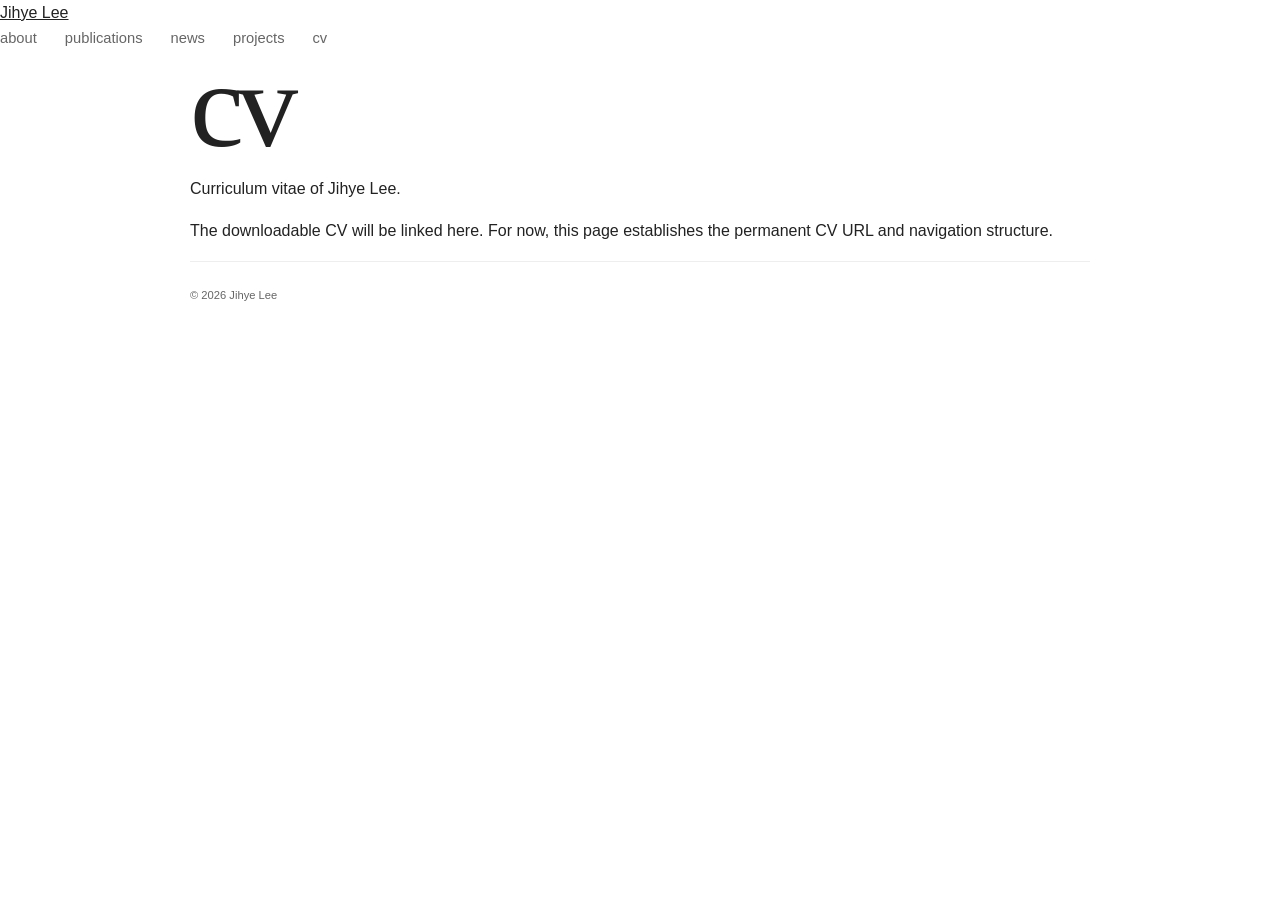
==== cv/index.html @ 2d2f5503 "Add CV page" ====
<!doctype html><html lang="en"><head><meta charset="utf-8"><meta name="viewport" content="width=device-width,initial-scale=1"><title>CV — Jihye Lee</title><link rel="stylesheet" href="/styles.css"></head><body><header class="sub-header"><a class="sub-name" href="/">Jihye Lee</a><nav><a href="/">about</a><a href="/publications/">publications</a><a href="/news/">news</a><a href="/projects/">projects</a><a class="active" href="/cv/">cv</a></nav></header><main class="sub-main">
<section class="page-title"><h1>cv</h1><p>Curriculum vitae of Jihye Lee.</p></section>
<section class="cv-page"><p>The downloadable CV will be linked here. For now, this page establishes the permanent CV URL and navigation structure.</p></section></main><footer class="sub-footer"><span>© 2026 Jihye Lee</span></footer></body></html>
---- styles.css ----
:root {
  --bg: #f7f6f2;
  --ink: #171714;
  --muted: #686860;
  --line: #d9d7cf;
  --accent: #304b3f;
  --max: 1180px;
}
* { box-sizing: border-box; }
html { scroll-behavior: smooth; }
body {
  margin: 0;
  background: var(--bg);
  color: var(--ink);
  font-family: Inter, ui-sans-serif, -apple-system, BlinkMacSystemFont, "Segoe UI", sans-serif;
  line-height: 1.55;
}
a { color: inherit; }
.site-header {
  width: min(calc(100% - 48px), var(--max));
  margin: 0 auto;
  min-height: 84px;
  display: flex;
  align-items: center;
  justify-content: space-between;
  border-bottom: 1px solid var(--line);
}
.name { font-size: 1.02rem; font-weight: 650; text-decoration: none; letter-spacing: -0.02em; }
nav { display: flex; gap: 28px; }
nav a { text-decoration: none; font-size: .92rem; color: var(--muted); }
nav a:hover, .text-link:hover { color: var(--accent); }
main, footer { width: min(calc(100% - 48px), var(--max)); margin: 0 auto; }
.hero {
  min-height: calc(100vh - 84px);
  display: flex;
  flex-direction: column;
  justify-content: center;
  padding: 80px 0 110px;
}
.eyebrow {
  margin: 0 0 20px;
  color: var(--accent);
  text-transform: uppercase;
  letter-spacing: .12em;
  font-size: .72rem;
  font-weight: 700;
}
h1 {
  margin: 0;
  max-width: 980px;
  font-family: Georgia, "Times New Roman", serif;
  font-weight: 400;
  font-size: clamp(4.2rem, 9.5vw, 8.7rem);
  line-height: .9;
  letter-spacing: -.055em;
}
.hero-copy {
  max-width: 720px;
  margin: 42px 0 30px;
  color: #393934;
  font-size: clamp(1.12rem, 1.8vw, 1.45rem);
  line-height: 1.55;
  letter-spacing: -.015em;
}
.text-link { width: fit-content; text-decoration: none; border-bottom: 1px solid var(--ink); padding-bottom: 4px; font-size: .94rem; }
.questions { padding: 120px 0 140px; border-top: 1px solid var(--line); }
.section-intro { display: grid; grid-template-columns: 1fr 2fr; column-gap: 56px; margin-bottom: 72px; }
.section-intro .eyebrow { grid-column: 1; }
.section-intro h2 { grid-column: 2; grid-row: 1 / span 2; margin: 0; max-width: 780px; font-family: Georgia, "Times New Roman", serif; font-weight: 400; font-size: clamp(2.7rem, 5vw, 5.2rem); line-height: .98; letter-spacing: -.045em; }
.section-intro > p:last-child { grid-column: 2; max-width: 610px; margin: 28px 0 0; color: var(--muted); font-size: 1.05rem; }
.question-grid { display: grid; grid-template-columns: repeat(2, 1fr); border-top: 1px solid var(--line); }
.question { min-height: 370px; padding: 34px 34px 38px 0; border-bottom: 1px solid var(--line); }
.question:nth-child(odd) { padding-right: 54px; border-right: 1px solid var(--line); }
.question:nth-child(even) { padding-left: 54px; }
.number { display: block; color: var(--accent); font-size: .78rem; font-weight: 750; letter-spacing: .08em; margin-bottom: 58px; }
.question h3 { margin: 0 0 22px; max-width: 480px; font-family: Georgia, "Times New Roman", serif; font-size: clamp(2rem, 3vw, 3.25rem); font-weight: 400; line-height: 1.04; letter-spacing: -.035em; }
.question p { max-width: 510px; color: var(--muted); font-size: 1rem; }
.topics { display: block; margin-top: 34px; color: var(--accent); font-size: .78rem; font-weight: 650; }
.mirror { background: rgba(48,75,63,.045); padding-right: 34px !important; }
.mirror-label { margin: -38px 0 10px !important; color: var(--accent) !important; font-size: .72rem !important; text-transform: uppercase; letter-spacing: .1em; font-weight: 700; }
.placeholder { padding: 120px 0; border-top: 1px solid var(--line); max-width: 800px; }
.placeholder h2 { margin: 0 0 18px; font-family: Georgia, "Times New Roman", serif; font-size: clamp(2.3rem, 4vw, 4.2rem); font-weight: 400; letter-spacing: -.04em; }
.placeholder p { color: var(--muted); max-width: 620px; }
.compact { padding: 70px 0; }
.compact h2 { font-size: 2rem; }
footer { padding: 34px 0 48px; border-top: 1px solid var(--line); display: flex; justify-content: space-between; color: var(--muted); font-size: .78rem; }
@media (max-width: 760px) {
  .site-header { width: min(calc(100% - 32px), var(--max)); min-height: 72px; }
  main, footer { width: min(calc(100% - 32px), var(--max)); }
  nav { gap: 14px; }
  nav a:nth-child(2), nav a:nth-child(3) { display: none; }
  .hero { min-height: calc(100vh - 72px); padding: 70px 0 90px; }
  h1 { font-size: clamp(3.7rem, 18vw, 6rem); }
  .section-intro { display: block; margin-bottom: 48px; }
  .section-intro h2 { margin-top: 10px; }
  .question-grid { display: block; }
  .question, .question:nth-child(odd), .question:nth-child(even) { min-height: auto; padding: 34px 0 44px; border-right: 0; }
  .number { margin-bottom: 34px; }
  .mirror { margin: 0 -16px; padding-left: 16px !important; padding-right: 16px !important; }
  footer { display: block; }
  footer span { display: block; margin-bottom: 5px; }
}
@media print {
  body { background: #fff; }
  .site-header { position: static; }
  .hero { min-height: 90vh; break-after: page; }
  .questions { break-before: page; }
}
.research-work { padding: 120px 0 40px; border-top: 1px solid var(--line); }
.section-intro.simple { margin-bottom: 44px; }
.research-group { padding: 72px 0 88px; border-top: 1px solid var(--line); }
.group-heading { display: grid; grid-template-columns: 80px 1fr; gap: 22px; align-items: start; margin-bottom: 46px; }
.group-heading span { color: var(--accent); font-weight: 750; font-size: .78rem; letter-spacing: .08em; padding-top: 10px; }
.group-heading h3 { margin: 0; max-width: 860px; font-family: Georgia, "Times New Roman", serif; font-size: clamp(2.5rem, 4.5vw, 4.8rem); line-height: 1; font-weight: 400; letter-spacing: -.045em; }
.work-list { margin-left: 102px; }
.work { display: grid; grid-template-columns: minmax(240px, 1.2fr) 1fr; column-gap: 48px; padding: 28px 0 32px; border-top: 1px solid var(--line); }
.work .status { grid-column: 1 / -1; margin: 0 0 12px; color: var(--accent); font-size: .72rem; font-weight: 700; text-transform: uppercase; letter-spacing: .08em; }
.work h4 { margin: 0; font-family: Georgia, "Times New Roman", serif; font-size: clamp(1.35rem, 2vw, 2rem); line-height: 1.15; font-weight: 400; letter-spacing: -.025em; }
.work > p:last-child { margin: 2px 0 0; color: var(--muted); }
.work.featured h4 { font-size: clamp(1.65rem, 2.5vw, 2.5rem); }
.led-to { margin: 28px 0 0 102px; color: var(--accent); font-size: .9rem; font-weight: 650; }
.mirror-group { background: rgba(48,75,63,.04); margin-left: -24px; margin-right: -24px; padding-left: 24px; padding-right: 24px; }
.north-star { padding: 140px 0 150px; border-top: 1px solid var(--line); }
.north-star h2 { max-width: 950px; margin: 0 0 34px; font-family: Georgia, "Times New Roman", serif; font-weight: 400; font-size: clamp(3.2rem, 6.5vw, 6.8rem); line-height: .95; letter-spacing: -.05em; }
.north-star > p:not(.eyebrow) { max-width: 700px; color: var(--muted); font-size: 1.08rem; }
.north-star .bio { margin-top: 52px; color: var(--ink) !important; font-size: .88rem !important; font-weight: 650; }
@media (max-width: 760px) {
  .group-heading { grid-template-columns: 40px 1fr; gap: 8px; }
  .work-list, .led-to { margin-left: 0; }
  .work { display: block; }
  .work h4 { margin-bottom: 14px; }
  .research-group { padding: 54px 0 68px; }
}

.hero-with-photo { display: grid; grid-template-columns: minmax(0, 1.55fr) minmax(280px, .65fr); gap: clamp(48px, 7vw, 100px); align-items: center; }
.hero-text { align-self: center; }
.hero-with-photo h1 { font-size: clamp(4rem, 7.6vw, 7.5rem); }
.hero-photo { margin: 0; width: 100%; align-self: center; }
.hero-photo img { display: block; width: 100%; aspect-ratio: 3 / 4; object-fit: cover; object-position: 50% 42%; border-radius: 2px; }
@media (max-width: 860px) {
  .hero-with-photo { display: flex; flex-direction: column; align-items: stretch; }
  .hero-photo { width: min(78%, 440px); margin-top: 18px; }
}

/* v0.3 hero correction */
.site-mark {
  font-family: Georgia, "Times New Roman", serif;
  font-size: 1.05rem;
  font-style: italic;
  letter-spacing: -.04em;
}
.hero.hero-with-photo {
  display: grid !important;
  grid-template-columns: minmax(0, 1fr) 260px !important;
  gap: clamp(56px, 8vw, 120px) !important;
  align-items: center !important;
}
.hero-with-photo .hero-text { min-width: 0; }
.hero-with-photo h1 {
  font-size: clamp(4rem, 7.2vw, 7.2rem) !important;
  max-width: 780px;
}
.hero-with-photo .hero-photo {
  width: 260px !important;
  max-width: 260px !important;
  margin: 0 !important;
  justify-self: end !important;
}
.hero-with-photo .hero-photo img {
  width: 260px !important;
  height: 350px !important;
  aspect-ratio: auto !important;
  object-fit: cover !important;
  object-position: 50% 45% !important;
  border-radius: 0 !important;
}
@media (max-width: 860px) {
  .hero.hero-with-photo {
    display: block !important;
  }
  .hero-with-photo .hero-photo {
    width: 190px !important;
    max-width: 190px !important;
    margin: 44px 0 0 !important;
  }
  .hero-with-photo .hero-photo img {
    width: 190px !important;
    height: 255px !important;
  }
}

/* Selected publications */
.selected-publications { padding: 120px 0 80px; border-top: 1px solid var(--line); }
.pub-header { margin-bottom: 48px; }
.pub-header h2 { margin: 0; font-family: Georgia, "Times New Roman", serif; font-size: clamp(3rem, 5vw, 5.4rem); font-weight: 400; line-height: .98; letter-spacing: -.045em; }
.publication-row { display: grid; grid-template-columns: 220px minmax(0, 1fr); gap: 46px; padding: 46px 0; border-top: 1px solid var(--line); align-items: start; }
.paper-thumb { display: block; width: 220px; min-height: 285px; background: white; border: 1px solid #ddd; box-shadow: 0 6px 18px rgba(0,0,0,.08); overflow: hidden; text-decoration: none; }
.pdf-thumb { display: block; max-width: 100%; background: white; }
.paper-thumb.thumb-fallback::after { content: "PDF"; display: grid; place-items: center; min-height: 285px; color: var(--muted); font-size: .8rem; letter-spacing: .1em; }
.pub-meta { margin: 2px 0 12px; color: var(--accent); text-transform: uppercase; letter-spacing: .08em; font-size: .72rem; font-weight: 700; }
.pub-copy h3 { margin: 0 0 6px; font-family: Georgia, "Times New Roman", serif; font-size: clamp(1.7rem, 2.6vw, 2.7rem); font-weight: 400; line-height: 1.08; letter-spacing: -.03em; }
.pub-subtitle { margin: 0 0 20px; font-style: italic; color: #393934; font-size: 1.03rem; }
.pub-note { max-width: 720px; color: var(--muted); }
.pub-actions { display: flex; gap: 10px; margin-top: 26px; flex-wrap: wrap; }
.pub-actions a { padding: 8px 14px; border: 1px solid var(--ink); text-decoration: none; text-transform: uppercase; letter-spacing: .06em; font-size: .68rem; font-weight: 700; }
.pub-actions a:hover { background: var(--ink); color: var(--bg); }
@media (max-width: 760px) {
  .publication-row { grid-template-columns: 110px minmax(0,1fr); gap: 20px; }
  .paper-thumb { width: 110px; min-height: 145px; }
  .pdf-thumb { width: 110px !important; height: auto !important; }
  .paper-thumb.thumb-fallback::after { min-height: 145px; }
  .pub-note { grid-column: 1 / -1; }
}

/* DAY 4 print / PDF export */
@media print {
  @page { size: A4; margin: 14mm 15mm 16mm; }
  html, body { background: #fff !important; color: #111 !important; font-size: 10pt; }
  body { -webkit-print-color-adjust: exact; print-color-adjust: exact; }
  .site-header { display: none !important; }
  main, footer { width: 100% !important; max-width: none !important; margin: 0 !important; }
  .hero.hero-with-photo {
    min-height: 260mm !important;
    height: auto !important;
    padding: 18mm 0 10mm !important;
    display: grid !important;
    grid-template-columns: minmax(0, 1fr) 48mm !important;
    gap: 12mm !important;
    align-items: center !important;
    break-after: page;
    page-break-after: always;
  }
  .hero-with-photo h1 { font-size: 47pt !important; line-height: .92 !important; max-width: 125mm !important; }
  .hero-copy { font-size: 12pt !important; max-width: 118mm !important; margin: 9mm 0 7mm !important; }
  .hero-with-photo .hero-photo { width: 48mm !important; max-width: 48mm !important; }
  .hero-with-photo .hero-photo img { width: 48mm !important; height: 65mm !important; object-fit: cover !important; }
  .text-link { display: none !important; }

  .questions, .selected-publications, .research-work, .north-star {
    padding: 10mm 0 !important;
    border-top: 0 !important;
  }
  .questions { break-after: page; page-break-after: always; }
  .section-intro { display: block !important; margin-bottom: 8mm !important; }
  .section-intro h2, .pub-header h2 { font-size: 28pt !important; line-height: 1 !important; margin: 0 0 5mm !important; }
  .section-intro > p:last-child { margin: 4mm 0 0 !important; max-width: 150mm !important; }

  .question-grid { display: grid !important; grid-template-columns: 1fr 1fr !important; }
  .question, .question:nth-child(odd), .question:nth-child(even) {
    min-height: 74mm !important;
    padding: 6mm !important;
    break-inside: avoid;
    page-break-inside: avoid;
  }
  .number { margin-bottom: 7mm !important; }
  .question h3 { font-size: 20pt !important; }
  .question p { font-size: 9.5pt !important; }
  .mirror { margin: 0 !important; }

  .selected-publications { break-before: page; page-break-before: always; }
  .publication-row {
    grid-template-columns: 38mm 1fr !important;
    gap: 8mm !important;
    padding: 7mm 0 !important;
    break-inside: avoid;
    page-break-inside: avoid;
  }
  .paper-thumb { width: 38mm !important; min-height: 49mm !important; box-shadow: none !important; }
  .pdf-thumb { width: 38mm !important; height: auto !important; }
  .pub-copy h3 { font-size: 17pt !important; }
  .pub-note { font-size: 9pt !important; margin: 3mm 0 !important; }
  .pub-actions a { padding: 2mm 3mm !important; font-size: 7pt !important; }
  .pub-actions a[href^="http"]::after { content: none !important; }

  .research-group {
    padding: 8mm 0 !important;
    break-inside: auto;
  }
  .group-heading { grid-template-columns: 12mm 1fr !important; gap: 3mm !important; margin-bottom: 5mm !important; break-after: avoid; }
  .group-heading h3 { font-size: 24pt !important; }
  .work-list { margin-left: 15mm !important; }
  .work {
    display: block !important;
    padding: 4mm 0 5mm !important;
    break-inside: avoid;
    page-break-inside: avoid;
  }
  .work h4, .work.featured h4 { font-size: 14pt !important; margin-bottom: 2mm !important; }
  .work > p:last-child { font-size: 9pt !important; }
  .led-to { margin-left: 15mm !important; }
  .mirror-group { margin-left: 0 !important; margin-right: 0 !important; padding-left: 5mm !important; padding-right: 5mm !important; }

  .placeholder.compact#cv { display: none !important; }
  .north-star {
    break-before: page;
    page-break-before: always;
    min-height: 230mm;
    display: flex;
    flex-direction: column;
    justify-content: center;
  }
  .north-star h2 { font-size: 40pt !important; max-width: 160mm !important; }
  footer { padding: 5mm 0 0 !important; font-size: 7pt !important; }
}

/* v1 information architecture — Robin-like frame, Jihye-specific content */
.new-header { min-height: 94px; }
.site-name { font-family: Georgia, "Times New Roman", serif; font-size: 1.75rem; font-weight: 400; text-decoration: none; letter-spacing: -.035em; }
.new-header nav a { text-transform: lowercase; }

.home-intro { min-height: 78vh; padding: 82px 0 100px; display: grid; grid-template-columns: minmax(0,1fr) 250px; gap: clamp(54px,8vw,120px); align-items: center; }
.home-intro h1 { font-size: clamp(4rem,7.4vw,7.4rem); max-width: 800px; }
.home-lede { max-width: 720px; margin: 38px 0 22px; font-size: clamp(1.15rem,1.8vw,1.45rem); color:#393934; }
.home-role { font-size:.84rem; color:var(--muted); }
.home-photo { margin:0; width:250px; }
.home-photo img { display:block; width:250px; height:335px; object-fit:cover; object-position:50% 44%; }

.pathway,.focus-section,.selected-publications,.news-section,.cv-strip { padding:110px 0; border-top:1px solid var(--line); }
.pathway h2,.focus-heading h2,.news-heading h2,.cv-strip h2 { margin:0; max-width:900px; font-family:Georgia,"Times New Roman",serif; font-weight:400; font-size:clamp(2.8rem,5vw,5.3rem); line-height:.98; letter-spacing:-.045em; }
.pathway-steps { display:grid; grid-template-columns:repeat(4,1fr); margin-top:68px; border-top:1px solid var(--line); }
.pathway-steps>div { padding:26px 26px 10px 0; border-right:1px solid var(--line); }
.pathway-steps>div+div { padding-left:26px; }
.pathway-steps>div:last-child { border-right:0; }
.pathway-steps span,.focus-card>span { color:var(--accent); font-size:.72rem; font-weight:750; letter-spacing:.08em; }
.pathway-steps strong { display:block; margin:44px 0 12px; font-family:Georgia,"Times New Roman",serif; font-size:1.5rem; font-weight:400; }
.pathway-steps p { color:var(--muted); font-size:.9rem; }

.focus-heading { margin-bottom:58px; }
.focus-grid { display:grid; grid-template-columns:1fr 1fr; border-top:1px solid var(--line); }
.focus-card { min-height:300px; padding:30px 44px 32px 0; text-decoration:none; border-bottom:1px solid var(--line); }
.focus-card:nth-child(odd){border-right:1px solid var(--line);padding-right:52px}.focus-card:nth-child(even){padding-left:52px}
.focus-card h3 { margin:48px 0 16px; font-family:Georgia,"Times New Roman",serif; font-weight:400; font-size:clamp(2rem,3vw,3.1rem); line-height:1.03; letter-spacing:-.035em; }
.focus-card p { color:var(--muted); max-width:470px; }
.focus-card b { display:block; margin-top:28px; color:var(--accent); font-size:.75rem; text-transform:uppercase; letter-spacing:.07em; }
.focus-card:hover h3,.focus-card:hover b { color:var(--accent); }

.project-threads { border-top:1px solid var(--line); }
.thread { padding:100px 0; border-bottom:1px solid var(--line); }
.thread-tag { margin:0 0 24px; color:var(--accent); font-size:.72rem; font-weight:750; text-transform:uppercase; letter-spacing:.1em; }
.thread h2 { max-width:900px; margin:0 0 30px; font-family:Georgia,"Times New Roman",serif; font-weight:400; font-size:clamp(2.7rem,4.7vw,5rem); line-height:1; letter-spacing:-.045em; }
.thread>p:not(.thread-tag) { max-width:730px; color:var(--muted); font-size:1.05rem; }
.thread-links { display:flex; flex-wrap:wrap; gap:10px; margin-top:32px; }
.thread-links a,.thread-links span { padding:8px 12px; border:1px solid var(--line); text-decoration:none; color:var(--accent); font-size:.75rem; }

.more-link { display:inline-block; margin-top:32px; color:var(--accent); font-size:.82rem; font-weight:700; text-decoration:none; border-bottom:1px solid var(--accent); }
.news-list { margin-top:54px; border-top:1px solid var(--line); }
.news-list>div { display:grid; grid-template-columns:130px 1fr; gap:36px; padding:24px 0; border-bottom:1px solid var(--line); }
.news-list time { color:var(--accent); font-size:.8rem; font-weight:700; }
.news-list p { margin:0; max-width:800px; }
.cv-strip p { max-width:650px; color:var(--muted); }
.cv-coming { display:inline-block; margin-top:20px; font-size:.76rem; color:var(--accent); text-transform:uppercase; letter-spacing:.08em; }
footer strong { color:var(--ink); font-family:Georgia,"Times New Roman",serif; font-size:1rem; font-weight:400; }

@media(max-width:760px){
 .new-header{align-items:flex-start;padding:20px 0}.new-header nav{gap:10px;flex-wrap:wrap;justify-content:flex-end}.site-name{font-size:1.35rem}
 .home-intro{display:block;min-height:auto;padding:70px 0}.home-photo{width:170px;margin-top:42px}.home-photo img{width:170px;height:228px}
 .pathway-steps{display:block}.pathway-steps>div,.pathway-steps>div+div{padding:24px 0;border-right:0;border-bottom:1px solid var(--line)}.pathway-steps strong{margin:20px 0 8px}
 .focus-grid{display:block}.focus-card,.focus-card:nth-child(odd),.focus-card:nth-child(even){display:block;min-height:auto;padding:30px 0 40px;border-right:0}
 .news-list>div{grid-template-columns:1fr;gap:6px}
}

/* v1.1 density + interaction refinement */
:root {
  --bg: #ffffff;
  --ink: #171717;
  --muted: #666666;
  --line: #dedede;
  --accent: #315b7d;
  --max: 1060px;
}
body { background:#fff; }
.site-header { min-height:72px !important; }
.site-name { font-size:1.5rem !important; }
.new-header nav { gap:22px !important; }
.new-header nav a { font-size:.86rem !important; color:#444 !important; }

.home-intro {
  min-height:auto !important;
  padding:54px 0 68px !important;
  grid-template-columns:minmax(0,1fr) 205px !important;
  gap:64px !important;
}
.home-intro h1 {
  font-size:clamp(3.1rem,5.5vw,5.5rem) !important;
  line-height:.94 !important;
  max-width:690px !important;
}
.home-lede {
  max-width:650px !important;
  margin:26px 0 16px !important;
  font-size:1.12rem !important;
  line-height:1.55 !important;
}
.home-photo,.home-photo img { width:205px !important; }
.home-photo img { height:274px !important; }
.eyebrow { margin-bottom:13px !important; font-size:.67rem !important; }

.pathway,.focus-section,.selected-publications,.news-section,.cv-strip {
  padding:68px 0 !important;
}
.pathway h2,.focus-heading h2,.news-heading h2,.cv-strip h2,.pub-header h2 {
  font-size:clamp(2.15rem,3.7vw,3.75rem) !important;
  line-height:1.02 !important;
}
.pathway-steps { margin-top:40px !important; }
.pathway-steps>div { padding-top:20px !important; padding-bottom:2px !important; }
.pathway-steps strong { margin:25px 0 8px !important; font-size:1.25rem !important; }
.pathway-steps p { font-size:.84rem !important; line-height:1.5 !important; }

.focus-heading { margin-bottom:32px !important; }
.focus-grid {
  gap:14px !important;
  border-top:0 !important;
}
.focus-card,.focus-card:nth-child(odd),.focus-card:nth-child(even) {
  position:relative;
  min-height:210px !important;
  padding:22px 24px !important;
  border:1px solid #d5d5d5 !important;
  border-radius:8px;
  background:#fff;
  transition:transform .16s ease, border-color .16s ease, box-shadow .16s ease;
}
.focus-card:hover {
  transform:translateY(-2px);
  border-color:#8aa1b3 !important;
  box-shadow:0 8px 24px rgba(0,0,0,.06);
}
.focus-card h3 {
  margin:25px 0 10px !important;
  font-size:clamp(1.65rem,2.25vw,2.25rem) !important;
}
.focus-card p { margin:0 !important; font-size:.9rem !important; }
.focus-card b {
  position:absolute;
  left:24px;
  bottom:20px;
  margin:0 !important;
  font-size:.68rem !important;
}
.focus-card b::after { content:""; display:inline-block; width:18px; height:1px; margin:0 0 3px 7px; background:currentColor; }

.thread { padding:62px 0 !important; }
.thread h2 {
  max-width:820px !important;
  margin-bottom:20px !important;
  font-size:clamp(2.05rem,3.4vw,3.5rem) !important;
}
.thread>p:not(.thread-tag) { font-size:.98rem !important; max-width:690px !important; }
.thread-links { margin-top:22px !important; }
.thread-links a,.thread-links span {
  padding:6px 10px !important;
  background:#fafafa;
  border-radius:4px;
}

.pub-header { margin-bottom:24px !important; }
.publication-row {
  grid-template-columns:150px minmax(0,1fr) !important;
  gap:30px !important;
  padding:30px 0 !important;
}
.paper-thumb { width:150px !important; min-height:194px !important; }
.pdf-thumb { width:150px !important; height:auto !important; }
.pub-copy h3 { font-size:clamp(1.45rem,2vw,2rem) !important; }
.pub-subtitle { margin-bottom:12px !important; font-size:.94rem !important; }
.pub-actions { margin-top:16px !important; }
.pub-actions a { padding:6px 10px !important; }

.news-list { margin-top:30px !important; }
.news-list>div { grid-template-columns:105px 1fr !important; gap:25px !important; padding:16px 0 !important; }
.news-list p { font-size:.9rem !important; }

@media(max-width:760px){
  .home-intro{padding:42px 0 52px !important}
  .home-photo,.home-photo img{width:150px !important}.home-photo img{height:200px !important}
  .pathway,.focus-section,.selected-publications,.news-section,.cv-strip{padding:52px 0 !important}
  .focus-grid{display:grid !important;grid-template-columns:1fr !important}
  .publication-row{grid-template-columns:95px 1fr !important;gap:18px !important}
  .paper-thumb{width:95px !important;min-height:123px !important}.pdf-thumb{width:95px !important}
}

/* v1.2 — cleaner academic home */
html, body { background:#fff !important; }
body {
  font-family: Arial, Helvetica, sans-serif !important;
  color:#151515 !important;
}
.site-header, main, footer { --max: 1040px; }
.site-name { font-family: Arial, Helvetica, sans-serif !important; font-weight:700 !important; letter-spacing:-.035em !important; }
.home-intro {
  padding:44px 0 54px !important;
  grid-template-columns:minmax(0,1fr) 185px !important;
  gap:54px !important;
  align-items:start !important;
}
.home-copy h1 {
  font-family:Arial,Helvetica,sans-serif !important;
  font-size:2.65rem !important;
  line-height:1 !important;
  font-weight:700 !important;
  letter-spacing:-.045em !important;
  margin:8px 0 10px !important;
}
.home-role { margin:0 0 27px !important; color:#555 !important; font-size:.88rem !important; }
.home-bio { max-width:690px; }
.home-bio p { margin:0 0 14px; font-size:1rem; line-height:1.7; color:#333; }
.home-motto { margin:25px 0 0; font-weight:700; font-size:.93rem; color:#315b7d; }
.home-photo,.home-photo img { width:185px !important; }
.home-photo img { height:247px !important; }
.focus-section { padding:54px 0 62px !important; background:#fff !important; }
.focus-heading { margin-bottom:24px !important; }
.focus-heading h2 {
  font-family:Arial,Helvetica,sans-serif !important;
  font-size:2rem !important;
  font-weight:700 !important;
  letter-spacing:-.035em !important;
  margin:0 0 8px !important;
}
.focus-instruction { margin:0; color:#666; font-size:.9rem; }
.focus-grid { grid-template-columns:repeat(2,1fr) !important; gap:12px !important; }
.focus-card,.focus-card:nth-child(odd),.focus-card:nth-child(even) {
  min-height:180px !important;
  padding:20px 22px !important;
  border:1px solid #cbd8e3 !important;
  border-radius:6px !important;
  background:#f3f8fc !important;
}
.focus-card:nth-child(2) { background:#f7f5fb !important; border-color:#d9d1e6 !important; }
.focus-card:nth-child(3) { background:#f1f8f5 !important; border-color:#c9ded4 !important; }
.focus-card:nth-child(4) { background:#f8f4f3 !important; border-color:#e1d2cf !important; }
.focus-card:hover { transform:translateY(-2px); box-shadow:0 6px 18px rgba(0,0,0,.07) !important; border-color:#7999b2 !important; }
.focus-card h3 {
  font-family:Arial,Helvetica,sans-serif !important;
  font-size:1.35rem !important;
  font-weight:700 !important;
  letter-spacing:-.025em !important;
  margin:19px 0 8px !important;
}
.focus-card p { font-size:.86rem !important; line-height:1.5 !important; max-width:430px !important; }
.focus-card b { left:22px !important; bottom:17px !important; color:#315b7d !important; }
.project-threads { background:#fff !important; }
.thread { padding:48px 0 !important; }
.thread h2 {
  font-family:Arial,Helvetica,sans-serif !important;
  font-size:1.9rem !important;
  line-height:1.12 !important;
  font-weight:700 !important;
  letter-spacing:-.035em !important;
  max-width:780px !important;
}
.pub-header h2,.news-heading h2,.cv-strip h2 {
  font-family:Arial,Helvetica,sans-serif !important;
  font-weight:700 !important;
  font-size:2rem !important;
  letter-spacing:-.035em !important;
}
.pub-copy h3 { font-family:Arial,Helvetica,sans-serif !important; font-weight:700 !important; }
.selected-publications,.news-section,.cv-strip { padding:54px 0 !important; }
@media(max-width:760px){
 .home-intro{display:block !important}
 .home-photo{margin-top:30px !important}
 .focus-grid{grid-template-columns:1fr !important}
}

/* v1.3 — al-folio-inspired academic density */
:root { --bg:#fff; --ink:#222; --muted:#666; --line:#e4e4e4; --accent:#0066cc; --max:900px; }
html,body{background:#fff!important}
body{font-family:-apple-system,BlinkMacSystemFont,"Segoe UI",Roboto,Helvetica,Arial,sans-serif!important;font-size:15px!important;line-height:1.6!important;color:#222!important}
.site-header,main,footer{width:min(calc(100% - 40px),900px)!important}
.site-header{min-height:64px!important;border-bottom:1px solid #eee!important}
.site-name{font-size:1.12rem!important;font-weight:600!important;letter-spacing:-.02em!important}
.new-header nav{gap:18px!important}.new-header nav a{font-size:.82rem!important;color:#555!important}.new-header nav a:hover{color:#06c!important}
.alfolio-intro{display:grid!important;grid-template-columns:minmax(0,1fr) 150px!important;gap:44px!important;min-height:auto!important;padding:42px 0 50px!important;align-items:start!important}
.alfolio-intro .home-copy h1{font-size:2rem!important;line-height:1.15!important;font-weight:600!important;letter-spacing:-.035em!important;margin:0 0 6px!important}
.home-role{font-size:.86rem!important;color:#777!important;margin:0 0 22px!important}
.home-bio{max-width:650px!important}.home-bio p{font-size:.96rem!important;line-height:1.68!important;color:#333!important;margin:0 0 12px!important}
.home-photo,.home-photo img{width:150px!important}.home-photo img{height:200px!important;object-fit:cover!important;border-radius:3px!important}
.profile-links{display:flex;gap:16px;margin-top:20px}.profile-links a{font-size:.82rem;color:#06c;text-decoration:none}.profile-links a:hover{text-decoration:underline}

.focus-section{padding:40px 0 52px!important;border-top:1px solid #eee!important}
.focus-heading{margin-bottom:20px!important}.focus-heading h2{font-size:1.25rem!important;font-weight:600!important;letter-spacing:-.02em!important;text-transform:none!important;margin:0 0 5px!important}
.focus-instruction{font-size:.84rem!important;color:#777!important}
.focus-grid{display:grid!important;grid-template-columns:1fr 1fr!important;gap:0!important;border-top:1px solid #ddd!important}
.focus-card,.focus-card:nth-child(odd),.focus-card:nth-child(even){min-height:150px!important;padding:18px 22px 22px 0!important;border:0!important;border-bottom:1px solid #ddd!important;border-radius:0!important;background:#fff!important;box-shadow:none!important;transform:none!important}
.focus-card:nth-child(odd){border-right:1px solid #ddd!important;padding-right:28px!important}.focus-card:nth-child(even){padding-left:28px!important}
.focus-card:hover{background:#f7faff!important;box-shadow:none!important;transform:none!important}
.focus-card>span{font-size:.66rem!important;color:#888!important}.focus-card h3{font-size:1.08rem!important;line-height:1.25!important;font-weight:600!important;margin:12px 0 6px!important;color:#222!important}
.focus-card:hover h3{color:#06c!important}.focus-card p{font-size:.82rem!important;line-height:1.5!important;color:#666!important;margin:0 0 25px!important}
.focus-card b{position:static!important;display:inline!important;font-size:.7rem!important;text-transform:none!important;letter-spacing:0!important;color:#06c!important}

.project-threads{border-top:0!important}.thread{padding:34px 0!important;border-bottom:1px solid #eee!important}.thread-tag{font-size:.67rem!important;letter-spacing:.06em!important;margin-bottom:9px!important;color:#777!important}
.thread h2{font-size:1.35rem!important;line-height:1.25!important;font-weight:600!important;letter-spacing:-.025em!important;margin:0 0 10px!important;max-width:760px!important}
.thread>p:not(.thread-tag){font-size:.9rem!important;line-height:1.6!important;color:#555!important;max-width:700px!important}.thread-links{margin-top:14px!important;gap:7px!important}
.thread-links a,.thread-links span{font-size:.7rem!important;padding:3px 7px!important;border:1px solid #ddd!important;background:#fafafa!important;border-radius:3px!important}

.selected-publications,.news-section,.cv-strip{padding:42px 0!important;border-top:1px solid #eee!important}.pub-header{margin-bottom:12px!important}.pub-header h2,.news-heading h2,.cv-strip h2{font-size:1.25rem!important;font-weight:600!important;letter-spacing:-.02em!important}
.pub-header .eyebrow,.news-heading .eyebrow,.cv-strip .eyebrow{display:none!important}
.publication-row{grid-template-columns:105px 1fr!important;gap:24px!important;padding:22px 0!important}.paper-thumb{width:105px!important;min-height:136px!important;box-shadow:0 2px 6px rgba(0,0,0,.08)!important}.pdf-thumb{width:105px!important;height:auto!important}
.pub-meta{font-size:.66rem!important;letter-spacing:.04em!important;text-transform:none!important;margin:0 0 5px!important;color:#777!important}.pub-copy h3{font-size:1.03rem!important;line-height:1.3!important;font-weight:600!important;margin:0 0 3px!important}.pub-subtitle{font-size:.82rem!important;margin:0 0 8px!important;color:#555!important}.pub-actions{margin-top:10px!important}.pub-actions a{font-size:.66rem!important;padding:3px 7px!important;border:1px solid #ccc!important;text-transform:none!important;letter-spacing:0!important;color:#06c!important}.pub-actions a:hover{background:#f5f8fb!important;color:#06c!important}
.more-link{font-size:.78rem!important;color:#06c!important;border:0!important}.news-list{margin-top:14px!important}.news-list>div{grid-template-columns:92px 1fr!important;gap:18px!important;padding:11px 0!important}.news-list time{font-size:.73rem!important;color:#777!important}.news-list p{font-size:.84rem!important;line-height:1.5!important}
.cv-strip p{font-size:.88rem!important}.cv-coming{font-size:.7rem!important}
footer{padding:24px 0 34px!important;font-size:.7rem!important;border-top:1px solid #eee!important}
@media(max-width:700px){.site-header,main,footer{width:min(calc(100% - 28px),900px)!important}.alfolio-intro{display:block!important}.home-photo{margin-top:24px!important}.focus-grid{grid-template-columns:1fr!important}.focus-card,.focus-card:nth-child(odd),.focus-card:nth-child(even){border-right:0!important;padding:16px 0 20px!important}.publication-row{grid-template-columns:82px 1fr!important;gap:16px!important}.paper-thumb,.pdf-thumb{width:82px!important}.paper-thumb{min-height:106px!important}}

/* v1.4 — Robin-inspired hierarchy and restrained accent */
:root { --accent:#c2188b; }
.home-header .site-name { visibility:hidden !important; pointer-events:none !important; }
.new-header nav a.active { color:var(--accent)!important; font-weight:500!important; }
.new-header nav a:hover,.profile-links a,.more-link { color:var(--accent)!important; }
.alfolio-intro .home-copy h1 {
  font-size:2.55rem!important;
  font-weight:400!important;
  letter-spacing:-.04em!important;
  margin:8px 0 5px!important;
}
.alfolio-intro .home-copy h1::first-letter { font-weight:700; }
.home-role {
  font-size:.98rem!important;
  color:#222!important;
  margin:0 0 25px!important;
}
.home-role strong { font-weight:600; }
.home-bio p { font-size:1rem!important; line-height:1.72!important; }
.current-note {
  margin:24px 0 0;
  padding:13px 16px;
  border-left:4px solid var(--accent);
  background:#fff;
  font-size:.9rem;
  line-height:1.55;
  color:#333;
}
.current-note strong { font-weight:650; }
.profile-links { margin-top:18px!important; }
.profile-links a { font-weight:500; }

.focus-heading h2,.pub-header h2,.news-heading h2,.cv-strip h2 {
  font-size:1.55rem!important;
  font-weight:400!important;
}
.focus-card:hover h3,.focus-card b,.thread-links a { color:var(--accent)!important; }
.focus-card:hover { background:#fffafd!important; }
.focus-card { cursor:pointer; }
.pub-actions a { color:var(--accent)!important; border-color:#d8b1cd!important; }
.pub-actions a:hover { background:#fff5fb!important; color:var(--accent)!important; }
.thread-tag { color:var(--accent)!important; }
.news-list strong { color:#333; }
@media(max-width:700px){.home-header .site-name{display:none!important}}

/* v1.5 — readable academic typography + no duplicate name on About */
.home-header { justify-content:flex-end !important; }
.home-header .site-name { display:none !important; }

/* Inter-like system stack: crisp, professional, highly readable */
body {
  font-family: Inter, "Helvetica Neue", Helvetica, Arial, sans-serif !important;
  font-size:16px !important;
  line-height:1.65 !important;
}
.new-header nav a { font-size:.9rem !important; }
.alfolio-intro .home-copy h1 {
  font-family: Inter, "Helvetica Neue", Helvetica, Arial, sans-serif !important;
  font-size:2.8rem !important;
  font-weight:650 !important;
  letter-spacing:-.045em !important;
}
.home-role { font-size:1.04rem !important; line-height:1.5 !important; }
.home-bio p { font-size:1.05rem !important; line-height:1.75 !important; }
.current-note { font-size:.97rem !important; line-height:1.6 !important; }
.profile-links a { font-size:.9rem !important; }

.focus-heading h2,.pub-header h2,.news-heading h2,.cv-strip h2 {
  font-family: Inter, "Helvetica Neue", Helvetica, Arial, sans-serif !important;
  font-size:1.7rem !important;
  font-weight:600 !important;
  letter-spacing:-.03em !important;
}
.focus-instruction { font-size:.92rem !important; }
.focus-card h3 {
  font-family: Inter, "Helvetica Neue", Helvetica, Arial, sans-serif !important;
  font-size:1.18rem !important;
  font-weight:600 !important;
}
.focus-card p { font-size:.9rem !important; }
.focus-card b { font-size:.76rem !important; }

.thread h2 {
  font-family: Inter, "Helvetica Neue", Helvetica, Arial, sans-serif !important;
  font-size:1.55rem !important;
  font-weight:600 !important;
}
.thread>p:not(.thread-tag) { font-size:.97rem !important; }
.pub-copy h3 {
  font-family: Inter, "Helvetica Neue", Helvetica, Arial, sans-serif !important;
  font-size:1.12rem !important;
  font-weight:600 !important;
}
.pub-subtitle { font-size:.9rem !important; }
.news-list p { font-size:.91rem !important; }
.news-list time { font-size:.79rem !important; }
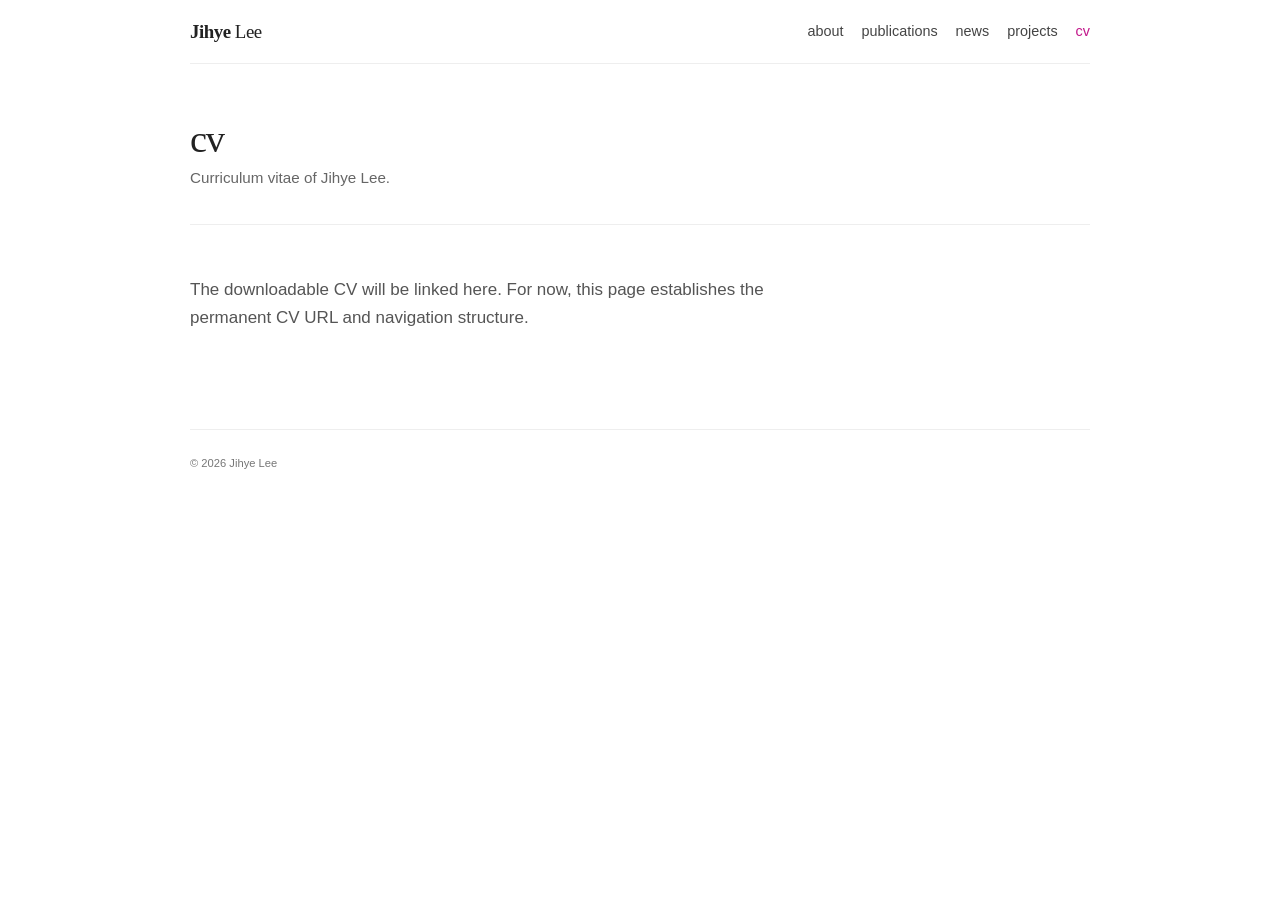
==== commit a14a11c4: "Align name styling with Robin/al-folio typography" ====
--- a/cv/index.html
+++ b/cv/index.html
@@ -1,3 +1,3 @@
-<!doctype html><html lang="en"><head><meta charset="utf-8"><meta name="viewport" content="width=device-width,initial-scale=1"><title>CV — Jihye Lee</title><link rel="stylesheet" href="/styles.css"></head><body><header class="sub-header"><a class="sub-name" href="/">Jihye Lee</a><nav><a href="/">about</a><a href="/publications/">publications</a><a href="/news/">news</a><a href="/projects/">projects</a><a class="active" href="/cv/">cv</a></nav></header><main class="sub-main">
+<!doctype html><html lang="en"><head><meta charset="utf-8"><meta name="viewport" content="width=device-width,initial-scale=1"><title>CV — Jihye Lee</title><link rel="stylesheet" href="/styles.css"></head><body><header class="sub-header"><a class="sub-name" href="/"><strong>Jihye</strong> Lee</a><nav><a href="/">about</a><a href="/publications/">publications</a><a href="/news/">news</a><a href="/projects/">projects</a><a class="active" href="/cv/">cv</a></nav></header><main class="sub-main">
 <section class="page-title"><h1>cv</h1><p>Curriculum vitae of Jihye Lee.</p></section>
 <section class="cv-page"><p>The downloadable CV will be linked here. For now, this page establishes the permanent CV URL and navigation structure.</p></section></main><footer class="sub-footer"><span>© 2026 Jihye Lee</span></footer></body></html>
--- a/styles.css
+++ b/styles.css
@@ -699,3 +699,193 @@
 .pub-subtitle { font-size:.9rem !important; }
 .news-list p { font-size:.91rem !important; }
 .news-list time { font-size:.79rem !important; }
+
+/* v2 true multi-page layout */
+.sub-header{width:min(calc(100% - 40px),900px);margin:0 auto;min-height:64px;display:flex;align-items:center;justify-content:space-between;border-bottom:1px solid #eee}
+.sub-name{font-size:1.18rem;font-weight:650;text-decoration:none;color:#222;letter-spacing:-.025em}
+.sub-header nav{display:flex;gap:18px}.sub-header nav a{font-size:.9rem;color:#444;text-decoration:none}.sub-header nav a.active{color:var(--accent);font-weight:500}.sub-header nav a:hover{color:var(--accent)}
+.sub-main,.sub-footer{width:min(calc(100% - 40px),900px);margin:0 auto}.sub-footer{padding:28px 0 40px;border-top:1px solid #eee;font-size:.72rem;color:#777}
+.page-title{padding:58px 0 34px;border-bottom:1px solid #eee}.page-title h1{margin:0 0 8px;font-size:2.4rem;font-weight:400;letter-spacing:-.045em}.page-title p{margin:0;color:#666;font-size:.95rem}
+.pub-page-list article{display:grid;grid-template-columns:75px 1fr;gap:24px;padding:25px 0;border-bottom:1px solid #eee}.pub-year{margin:2px 0;color:#777;font-size:.82rem}.pub-page-list h2{margin:0 0 6px;font-size:1.08rem;line-height:1.35;font-weight:600}.pub-page-list article div p{margin:4px 0;font-size:.88rem;color:#555}.pub-page-list a,.project-page a{color:var(--accent)}
+.project-page article{padding:38px 0;border-bottom:1px solid #eee}.project-kicker{margin:0 0 7px;color:var(--accent);font-size:.76rem;font-weight:600}.project-page h2{margin:0 0 10px;font-size:1.45rem;letter-spacing:-.025em}.project-page article>p:not(.project-kicker):not(.project-meta){max-width:720px;color:#555}.project-meta{font-size:.76rem;color:#777}
+.news-page{padding-bottom:40px}.news-page>div{display:grid;grid-template-columns:100px 1fr;gap:22px;padding:16px 0;border-bottom:1px solid #eee}.news-page time{font-size:.8rem;color:#777}.news-page p{margin:0;font-size:.92rem}
+.cv-page{padding:34px 0 80px}.cv-page p{max-width:650px;color:#555}
+@media(max-width:700px){.sub-header{align-items:flex-start;padding:18px 0}.sub-header nav{gap:10px;flex-wrap:wrap;justify-content:flex-end}.pub-page-list article{grid-template-columns:55px 1fr}.news-page>div{grid-template-columns:1fr;gap:3px}}
+
+/* v2.1 current roles, profile scale, typography */
+@import url('https://fonts.googleapis.com/css2?family=Source+Sans+3:wght@400;500;600;700&display=swap');
+body { font-family:"Source Sans 3","Helvetica Neue",Arial,sans-serif!important; font-size:17px!important; }
+.new-header nav a,.sub-header nav a { font-family:"Source Sans 3","Helvetica Neue",Arial,sans-serif!important; }
+.alfolio-intro { grid-template-columns:minmax(0,1fr) 190px!important; gap:48px!important; }
+.home-photo,.home-photo img { width:190px!important; }
+.home-photo img { height:253px!important; border-radius:4px!important; }
+.alfolio-intro .home-copy h1 {
+  font-family:"Source Sans 3","Helvetica Neue",Arial,sans-serif!important;
+  font-size:2.9rem!important;
+  font-weight:600!important;
+  letter-spacing:-.035em!important;
+}
+.home-role { font-size:1.08rem!important; }
+.home-bio p { font-size:1.08rem!important; line-height:1.72!important; }
+.current-note { font-size:1rem!important; line-height:1.62!important; }
+.focus-heading h2,.pub-header h2,.news-heading h2,.cv-strip h2,.page-title h1 {
+  font-family:"Source Sans 3","Helvetica Neue",Arial,sans-serif!important;
+}
+.focus-card h3,.thread h2,.pub-copy h3,.project-page h2,.pub-page-list h2 {
+  font-family:"Source Sans 3","Helvetica Neue",Arial,sans-serif!important;
+}
+@media(max-width:700px){.home-photo,.home-photo img{width:175px!important}.home-photo img{height:233px!important}}
+
+/* v2.2 IBM Plex + Sirui-inspired project list */
+@import url('https://fonts.googleapis.com/css2?family=IBM+Plex+Sans:wght@400;500;600&family=IBM+Plex+Serif:wght@400;500;600&display=swap');
+body{font-family:"IBM Plex Sans","Helvetica Neue",Arial,sans-serif!important}
+.alfolio-intro .home-copy h1,.page-title h1{font-family:"IBM Plex Serif",Georgia,serif!important;font-weight:500!important;letter-spacing:-.035em!important}
+.site-name,.sub-name{font-family:"IBM Plex Serif",Georgia,serif!important;font-weight:500!important}
+.new-header nav a,.sub-header nav a,.home-role,.home-bio,.current-note,.focus-card,.pub-copy,.news-list{font-family:"IBM Plex Sans","Helvetica Neue",Arial,sans-serif!important}
+.projects-title{padding-bottom:28px!important}
+.project-list{padding-bottom:50px}
+.project-entry{display:grid;grid-template-columns:190px minmax(0,1fr);gap:34px;padding:34px 0;border-bottom:1px solid #e5e5e5;align-items:start}
+.project-visual{width:190px;height:145px;overflow:hidden;background:#f3f3f3;display:flex;align-items:flex-end;padding:15px;box-sizing:border-box}
+.project-visual span{font-family:"IBM Plex Serif",Georgia,serif;font-size:1.05rem;line-height:1.2;color:#fff}
+.visual-robot{background:linear-gradient(145deg,#315f78,#79a7b8)}
+.visual-ema{background:linear-gradient(145deg,#765b78,#b98da6)}
+.paper-preview{height:205px;padding:0;background:#f7f7f7;align-items:flex-start;justify-content:center;border:1px solid #e3e3e3}
+.project-pdf{display:block}
+.project-meta-top{margin:0 0 5px;color:#8a2b6d;font-size:.75rem;font-weight:500}
+.project-info h2{font-family:"IBM Plex Serif",Georgia,serif;margin:0 0 9px;font-size:1.42rem;line-height:1.25;font-weight:500;letter-spacing:-.02em}
+.project-info>p:not(.project-meta-top){margin:0;max-width:620px;color:#4e4e4e;font-size:.94rem;line-height:1.62}
+.project-subwork{display:flex;flex-wrap:wrap;gap:6px 8px;margin-top:15px;align-items:center}.project-subwork strong{font-size:.74rem;margin-right:3px}.project-subwork span{font-size:.72rem;padding:3px 7px;background:#f6f6f6;border:1px solid #e3e3e3;border-radius:2px;color:#555}
+.project-actions{display:flex;gap:12px;margin-top:15px}.project-actions a{font-size:.76rem;color:#8a2b6d;text-decoration:none;border-bottom:1px solid #d8a9c8}.project-actions a:hover{color:#5e1748}
+@media(max-width:700px){.project-entry{grid-template-columns:110px 1fr;gap:18px}.project-visual{width:110px;height:100px}.paper-preview{height:145px}.project-pdf{width:110px!important;height:auto!important}.project-info h2{font-size:1.15rem}}
+
+/* v2.3 visual project cards — publications kept separate */
+.project-card-grid{display:grid;grid-template-columns:repeat(3,1fr);gap:18px;padding:30px 0 55px}
+.project-card{background:#f5f6f7;border-radius:14px;overflow:hidden;display:flex;flex-direction:column;min-height:430px;transition:transform .16s ease,box-shadow .16s ease}
+.project-card:hover{transform:translateY(-3px);box-shadow:0 8px 22px rgba(0,0,0,.08)}
+.card-image{height:155px;margin:10px 10px 0;border-radius:5px;display:flex;align-items:flex-end;padding:14px;box-sizing:border-box;overflow:hidden}
+.card-image span{font-family:"IBM Plex Sans",Arial,sans-serif;color:#fff;font-size:1rem;font-weight:500;line-height:1.2}
+.card-robots{background:linear-gradient(135deg,#486b7b,#91b1bd)}
+.card-connection{background:linear-gradient(135deg,#695d83,#a9a0c1)}
+.card-health{background:linear-gradient(135deg,#477867,#96b9a9)}
+.card-identity{background:linear-gradient(135deg,#805f6c,#c49aa9)}
+.card-bias{background:linear-gradient(135deg,#5b6680,#9aa7c2)}
+.card-counseling{background:linear-gradient(135deg,#806b50,#c1a77f)}
+.card-body{padding:18px 20px 22px;display:flex;flex-direction:column;flex:1}
+.card-title-row{display:flex;gap:10px;justify-content:space-between;align-items:flex-start}.card-title-row h2{font-family:"IBM Plex Sans",Arial,sans-serif;margin:0;font-size:1.15rem;line-height:1.25;font-weight:600;letter-spacing:-.02em}
+.card-plus{flex:0 0 34px;width:34px;height:34px;border-radius:50%;background:#e3e6e8;display:grid;place-items:center;font-size:1.35rem;font-weight:300;color:#555}
+.card-meta{margin:15px 0 10px;font-size:.76rem;font-weight:500;color:#444}.card-body>p:not(.card-meta){margin:0 0 18px;font-size:.86rem;line-height:1.55;color:#62676a}.card-body>a{margin-top:auto;color:#315f87;font-size:.82rem;text-decoration:none;border-bottom:1px solid #315f87;width:max-content}.card-body>a:hover{color:var(--accent);border-color:var(--accent)}
+@media(max-width:850px){.project-card-grid{grid-template-columns:repeat(2,1fr)}}@media(max-width:560px){.project-card-grid{grid-template-columns:1fr}.project-card{min-height:390px}}
+
+/* publication section hierarchy */
+.pub-section-title{grid-column:1/-1;margin:34px 0 4px!important;padding-bottom:10px;border-bottom:1px solid #ddd;font-family:"IBM Plex Sans",Arial,sans-serif!important;font-size:1.15rem!important;font-weight:600!important;text-transform:lowercase;color:#222}
+.pub-section-title:first-child{margin-top:28px!important}.pub-section-title.secondary{margin-top:48px!important}
+.full-publications>article a{color:#8a2b6d;text-decoration:none}.full-publications>article a:hover{text-decoration:underline}
+
+/* v2.4 Robin-style visual publications */
+.visual-pub-list{padding:18px 0 55px}.visual-pub{display:grid;grid-template-columns:145px 1fr;gap:30px;padding:28px 0;border-bottom:1px solid #eee;align-items:start}
+.visual-pub-thumb{display:block;width:145px;background:#fff;border:1px solid #ddd;box-shadow:0 3px 10px rgba(0,0,0,.09);overflow:hidden}.pub-pdf-thumb{display:block;width:145px;height:auto}
+.visual-pub-year{margin:0 0 4px;color:#8a2b6d;font-size:.76rem;font-weight:500}.visual-pub-copy h2{font-family:"IBM Plex Sans",Arial,sans-serif;margin:0 0 7px;font-size:1.12rem;line-height:1.35;font-weight:600;letter-spacing:-.015em}.visual-authors,.visual-venue{margin:3px 0;font-size:.86rem;line-height:1.5}.visual-authors{color:#333}.visual-venue{color:#666;font-style:italic}.visual-actions{display:flex;gap:8px;margin-top:12px}.visual-actions a{font-size:.72rem;padding:4px 9px;border:1px solid #b9b9b9;border-radius:2px;color:#8a2b6d;text-decoration:none}.visual-actions a:hover{background:#fff5fb;border-color:#c98cb6}
+@media(max-width:600px){.visual-pub{grid-template-columns:90px 1fr;gap:17px}.visual-pub-thumb,.pub-pdf-thumb{width:90px!important}.visual-pub-copy h2{font-size:1rem}}
+
+/* publication indexing badges */
+.pub-topline{display:flex;align-items:center;justify-content:space-between;gap:14px;margin-bottom:4px}
+.pub-topline .visual-pub-year{margin:0}
+.pub-badge{display:inline-block;padding:3px 8px;border-radius:999px;background:#f7eaf3;border:1px solid #dfb8d2;color:#8a2b6d;font-size:.65rem;font-weight:600;line-height:1.2;white-space:nowrap}
+.pub-badge.subtle{background:#f5f5f5;border-color:#ddd;color:#666;font-weight:500}
+
+/* v2.5 publication metadata + current research projects */
+.pub-topline{justify-content:flex-start!important;gap:8px!important}
+.pub-badge.inline-badge{padding:2px 7px!important;border-radius:3px!important;background:transparent!important;border:1px solid #d2a9c5!important;color:#8a2b6d!important;font-size:.62rem!important;font-weight:500!important}
+.pub-badge.inline-badge.subtle{border-color:#d8d8d8!important;color:#777!important}
+.current-projects .card-meta{display:flex;align-items:center;gap:7px;min-height:24px}
+.status-chip{display:inline-block;padding:2px 7px;border-radius:999px;font-size:.65rem;font-weight:600;line-height:1.4}
+.status-chip.review{background:#f5e6f0;color:#842361}
+.status-chip.prep{background:#e9f0f5;color:#365e78}
+.current-projects .project-card{min-height:390px}
+
+/* v2.6 dedicated research-interest pages */
+.research-interest-page{padding-bottom:55px}
+.interest-hero{padding:62px 0 48px;border-bottom:1px solid #e6e6e6}
+.interest-index{margin:0 0 12px;color:#8a2b6d;font-size:.76rem;font-weight:600;text-transform:uppercase;letter-spacing:.06em}
+.interest-hero h1{font-family:"IBM Plex Sans",Arial,sans-serif;margin:0;max-width:760px;font-size:2.65rem;line-height:1.08;font-weight:500;letter-spacing:-.045em}
+.interest-hero h1 span{color:#8a2b6d;font-weight:400}
+.interest-lede{max-width:720px;margin:22px 0 17px;color:#454545;font-size:1.08rem;line-height:1.68}
+.back-interest{font-size:.78rem;color:#777;text-decoration:none}.back-interest:hover{color:#8a2b6d}
+.interest-copy,.interest-questions,.interest-related{padding:40px 0;border-bottom:1px solid #eee}
+.interest-copy h2,.interest-questions h2,.interest-related h2{margin:0 0 20px;font-family:"IBM Plex Sans",Arial,sans-serif;font-size:1.25rem;font-weight:600}
+.interest-columns{display:grid;grid-template-columns:1fr 1fr;gap:34px}.interest-columns p{margin:0;color:#555;font-size:.94rem;line-height:1.7}
+.interest-questions ul{margin:0;padding-left:20px;max-width:760px}.interest-questions li{padding:5px 0;color:#444;font-size:.95rem}
+.reference-grid{display:grid;grid-template-columns:1fr 1fr;gap:12px}
+.reference-card{position:relative;display:block;padding:18px 40px 18px 18px;border:1px solid #dedede;border-radius:6px;text-decoration:none;background:#fff;min-height:135px;box-sizing:border-box;transition:border-color .15s ease,transform .15s ease}
+.reference-card:hover{border-color:#b66a9b;transform:translateY(-2px)}
+.ref-type{display:block;margin-bottom:10px;color:#8a2b6d;font-size:.65rem;font-weight:600;letter-spacing:.04em}
+.reference-card strong{display:block;color:#222;font-size:.98rem;line-height:1.3}.reference-card p{margin:7px 0 0;color:#666;font-size:.8rem;line-height:1.45}
+.ref-arrow{position:absolute;right:15px;top:15px;color:#8a2b6d;font-size:1rem}
+@media(max-width:650px){.interest-columns,.reference-grid{grid-template-columns:1fr}.interest-hero h1{font-size:2.15rem}}
+
+/* v2.7 hard reset for research-interest reference cards */
+.research-interest-page .reference-grid{
+  display:grid!important;
+  grid-template-columns:repeat(2,minmax(0,1fr))!important;
+  gap:14px!important;
+}
+.research-interest-page .reference-grid a.reference-card,
+.research-interest-page .reference-grid a.reference-card:link,
+.research-interest-page .reference-grid a.reference-card:visited{
+  position:relative!important;
+  display:block!important;
+  min-height:150px!important;
+  padding:20px 46px 20px 20px!important;
+  box-sizing:border-box!important;
+  border:1px solid #dcdcdc!important;
+  border-radius:8px!important;
+  background:#fff!important;
+  color:#222!important;
+  text-decoration:none!important;
+  box-shadow:none!important;
+}
+.research-interest-page .reference-grid a.reference-card:hover{
+  border-color:#b7669b!important;
+  background:#fffafd!important;
+  transform:translateY(-2px)!important;
+  box-shadow:0 5px 14px rgba(0,0,0,.05)!important;
+  text-decoration:none!important;
+}
+.research-interest-page .reference-card .ref-type{
+  display:block!important;
+  margin:0 0 11px!important;
+  color:#8a2b6d!important;
+  font-size:.68rem!important;
+  line-height:1.2!important;
+  font-weight:600!important;
+  letter-spacing:.045em!important;
+  text-decoration:none!important;
+}
+.research-interest-page .reference-card strong{
+  display:block!important;
+  margin:0!important;
+  color:#202020!important;
+  font-size:1.02rem!important;
+  line-height:1.35!important;
+  font-weight:600!important;
+  text-decoration:none!important;
+}
+.research-interest-page .reference-card p{
+  display:block!important;
+  margin:9px 0 0!important;
+  color:#666!important;
+  font-size:.82rem!important;
+  line-height:1.5!important;
+  text-decoration:none!important;
+}
+.research-interest-page .reference-card .ref-arrow{
+  position:absolute!important;
+  top:18px!important;
+  right:18px!important;
+  color:#8a2b6d!important;
+  font-size:1rem!important;
+  text-decoration:none!important;
+}
+@media(max-width:650px){
+ .research-interest-page .reference-grid{grid-template-columns:1fr!important}
+}
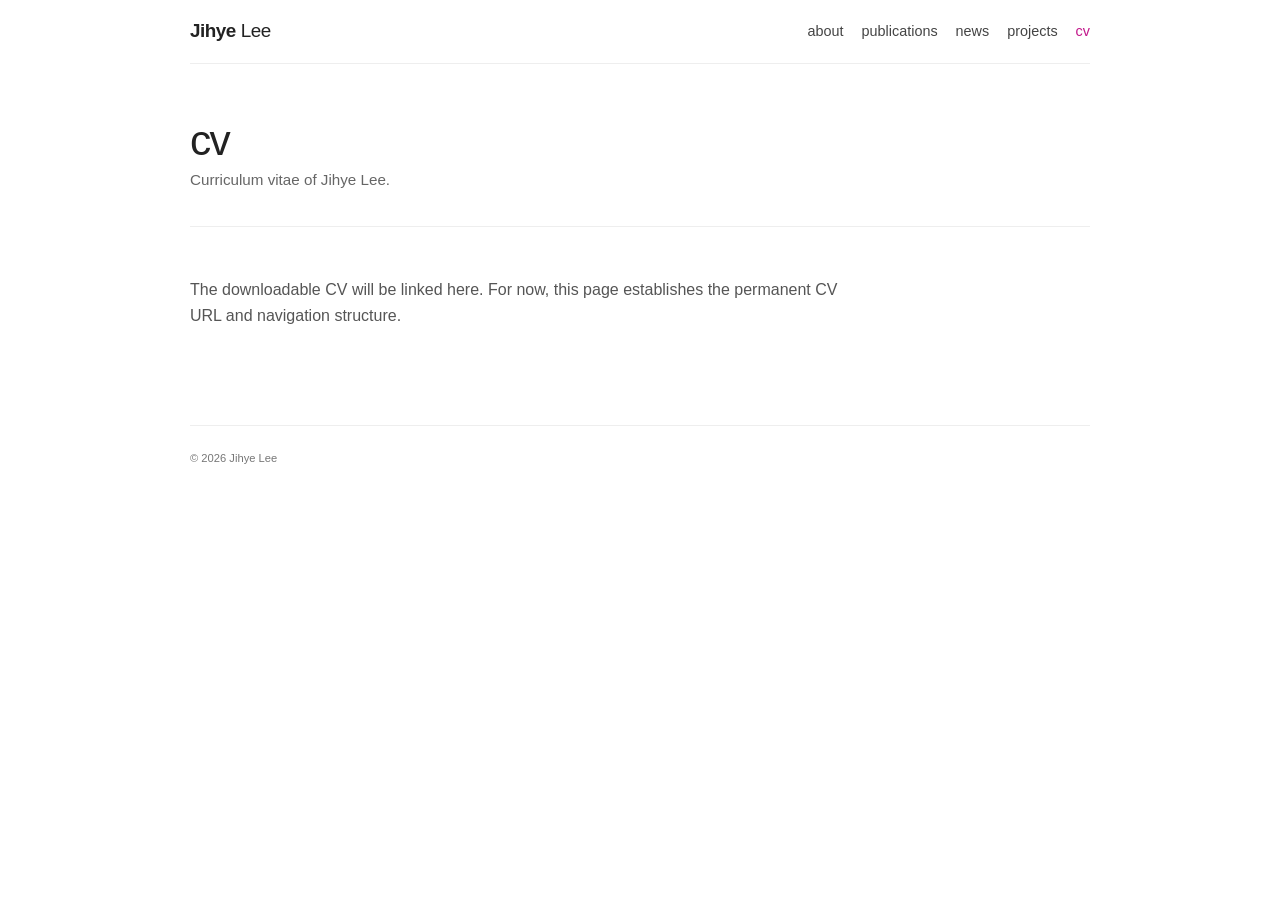
==== commit 5fec4dc9: "Link CV navigation directly to current PDF" ====
--- a/cv/index.html
+++ b/cv/index.html
@@ -1,3 +1,3 @@
-<!doctype html><html lang="en"><head><meta charset="utf-8"><meta name="viewport" content="width=device-width,initial-scale=1"><title>CV — Jihye Lee</title><link rel="stylesheet" href="/styles.css"></head><body><header class="sub-header"><a class="sub-name" href="/"><strong>Jihye</strong> Lee</a><nav><a href="/">about</a><a href="/publications/">publications</a><a href="/news/">news</a><a href="/projects/">projects</a><a class="active" href="/cv/">cv</a></nav></header><main class="sub-main">
+<!doctype html><html lang="en"><head><meta charset="utf-8"><meta name="viewport" content="width=device-width,initial-scale=1"><title>CV — Jihye Lee</title><link rel="stylesheet" href="/styles.css"></head><body><header class="sub-header"><a class="sub-name" href="/"><strong>Jihye</strong> Lee</a><nav><a href="/">about</a><a href="/publications/">publications</a><a href="/news/">news</a><a href="/projects/">projects</a><a class="active" href="/JihyeLEE_CV.pdf" target="_blank">cv</a></nav></header><main class="sub-main">
 <section class="page-title"><h1>cv</h1><p>Curriculum vitae of Jihye Lee.</p></section>
 <section class="cv-page"><p>The downloadable CV will be linked here. For now, this page establishes the permanent CV URL and navigation structure.</p></section></main><footer class="sub-footer"><span>© 2026 Jihye Lee</span></footer></body></html>
--- a/styles.css
+++ b/styles.css
@@ -889,3 +889,32 @@
 @media(max-width:650px){
  .research-interest-page .reference-grid{grid-template-columns:1fr!important}
 }
+
+/* v3 Robin/al-folio-inspired typography normalization */
+@import url('https://fonts.googleapis.com/css2?family=Roboto:wght@300;400;500;600;700&display=swap');
+html,body{font-family:"Roboto","Helvetica Neue",Arial,sans-serif!important;color:#222!important}
+body{font-size:16px!important;line-height:1.6!important}
+.site-name,.sub-name,
+.alfolio-intro .home-copy h1,
+.page-title h1,
+.focus-heading h2,.pub-header h2,.news-heading h2,.cv-strip h2,
+.focus-card h3,.thread h2,.pub-copy h3,.project-page h2,.pub-page-list h2,
+.project-info h2,.card-title-row h2,
+.interest-hero h1,.interest-copy h2,.interest-questions h2,.interest-related h2,
+.visual-pub-copy h2{
+  font-family:"Roboto","Helvetica Neue",Arial,sans-serif!important;
+}
+.sub-name,.site-name{font-weight:400!important;font-size:1.18rem!important;letter-spacing:-.025em!important}
+.sub-name strong,.site-name strong{font-weight:700!important}
+.alfolio-intro .home-copy h1{font-weight:400!important;font-size:2.7rem!important;letter-spacing:-.045em!important}
+.alfolio-intro .home-copy h1 strong{font-weight:700!important}
+.page-title h1{font-weight:300!important;font-size:2.65rem!important;letter-spacing:-.04em!important}
+.new-header nav a,.sub-header nav a{font-family:"Roboto","Helvetica Neue",Arial,sans-serif!important;font-weight:400!important;font-size:.9rem!important}
+.new-header nav a.active,.sub-header nav a.active{font-weight:400!important;color:#c2188b!important}
+.home-role{font-weight:400!important}
+.home-bio p,.current-note{font-family:"Roboto","Helvetica Neue",Arial,sans-serif!important}
+.focus-heading h2,.pub-header h2,.news-heading h2,.cv-strip h2{font-weight:300!important;font-size:1.65rem!important}
+.focus-card h3,.card-title-row h2,.visual-pub-copy h2{font-weight:500!important}
+.interest-hero h1{font-weight:300!important;font-size:2.65rem!important}
+.interest-copy h2,.interest-questions h2,.interest-related h2{font-weight:500!important}
+.project-card,.reference-card,.visual-pub,.news-page,.pub-page-list{font-family:"Roboto","Helvetica Neue",Arial,sans-serif!important}
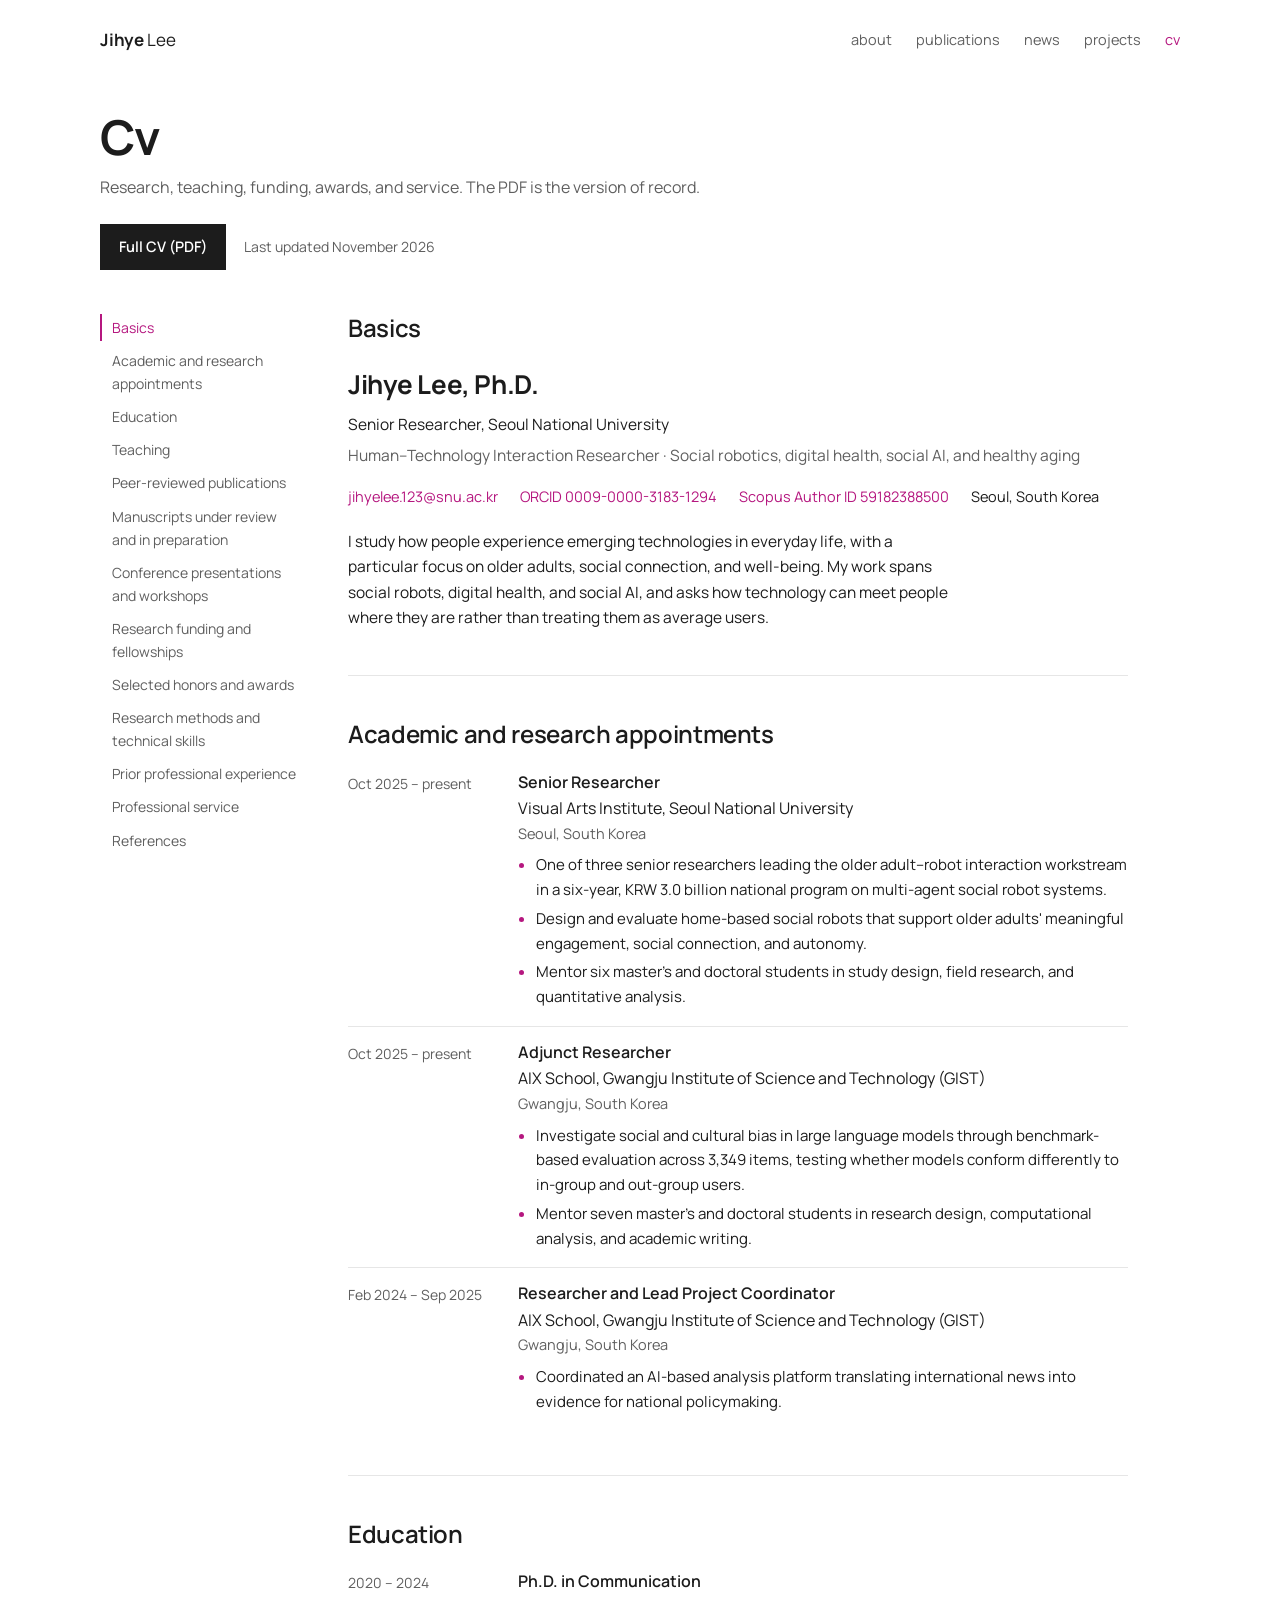
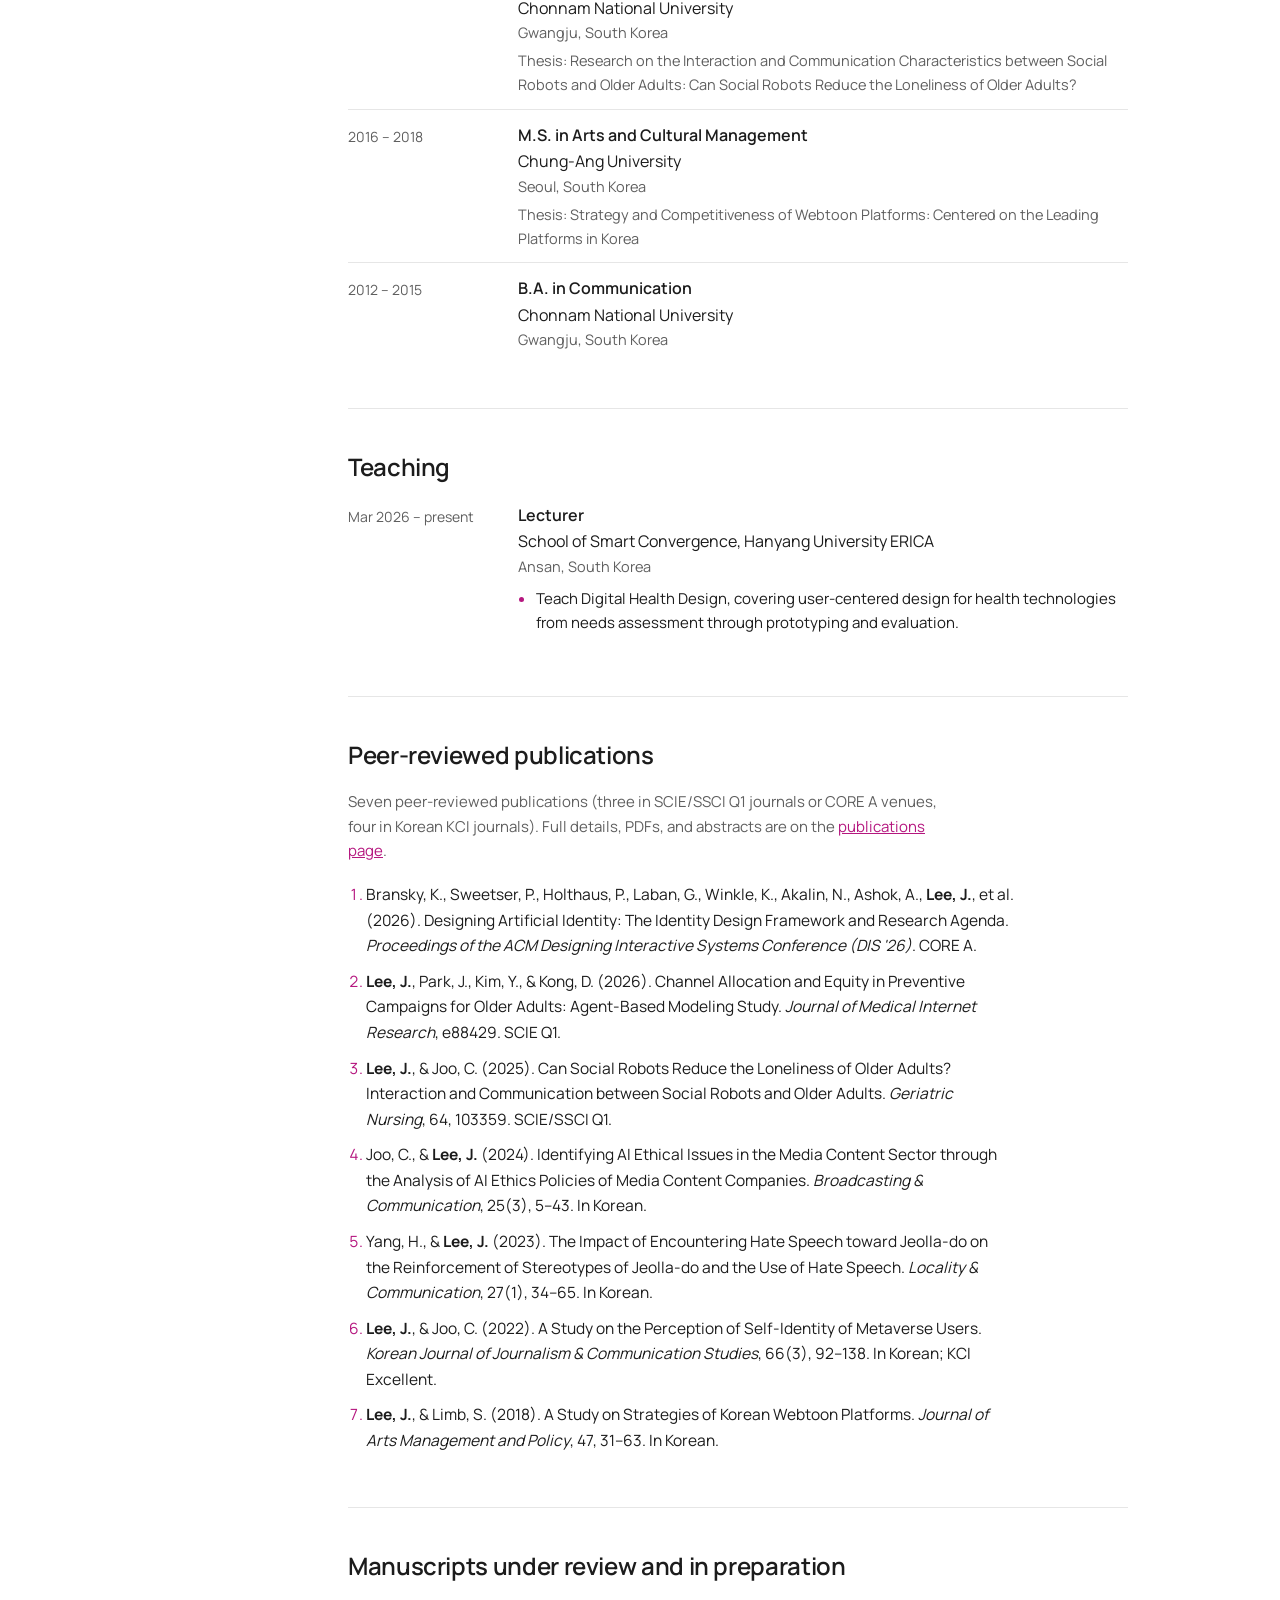
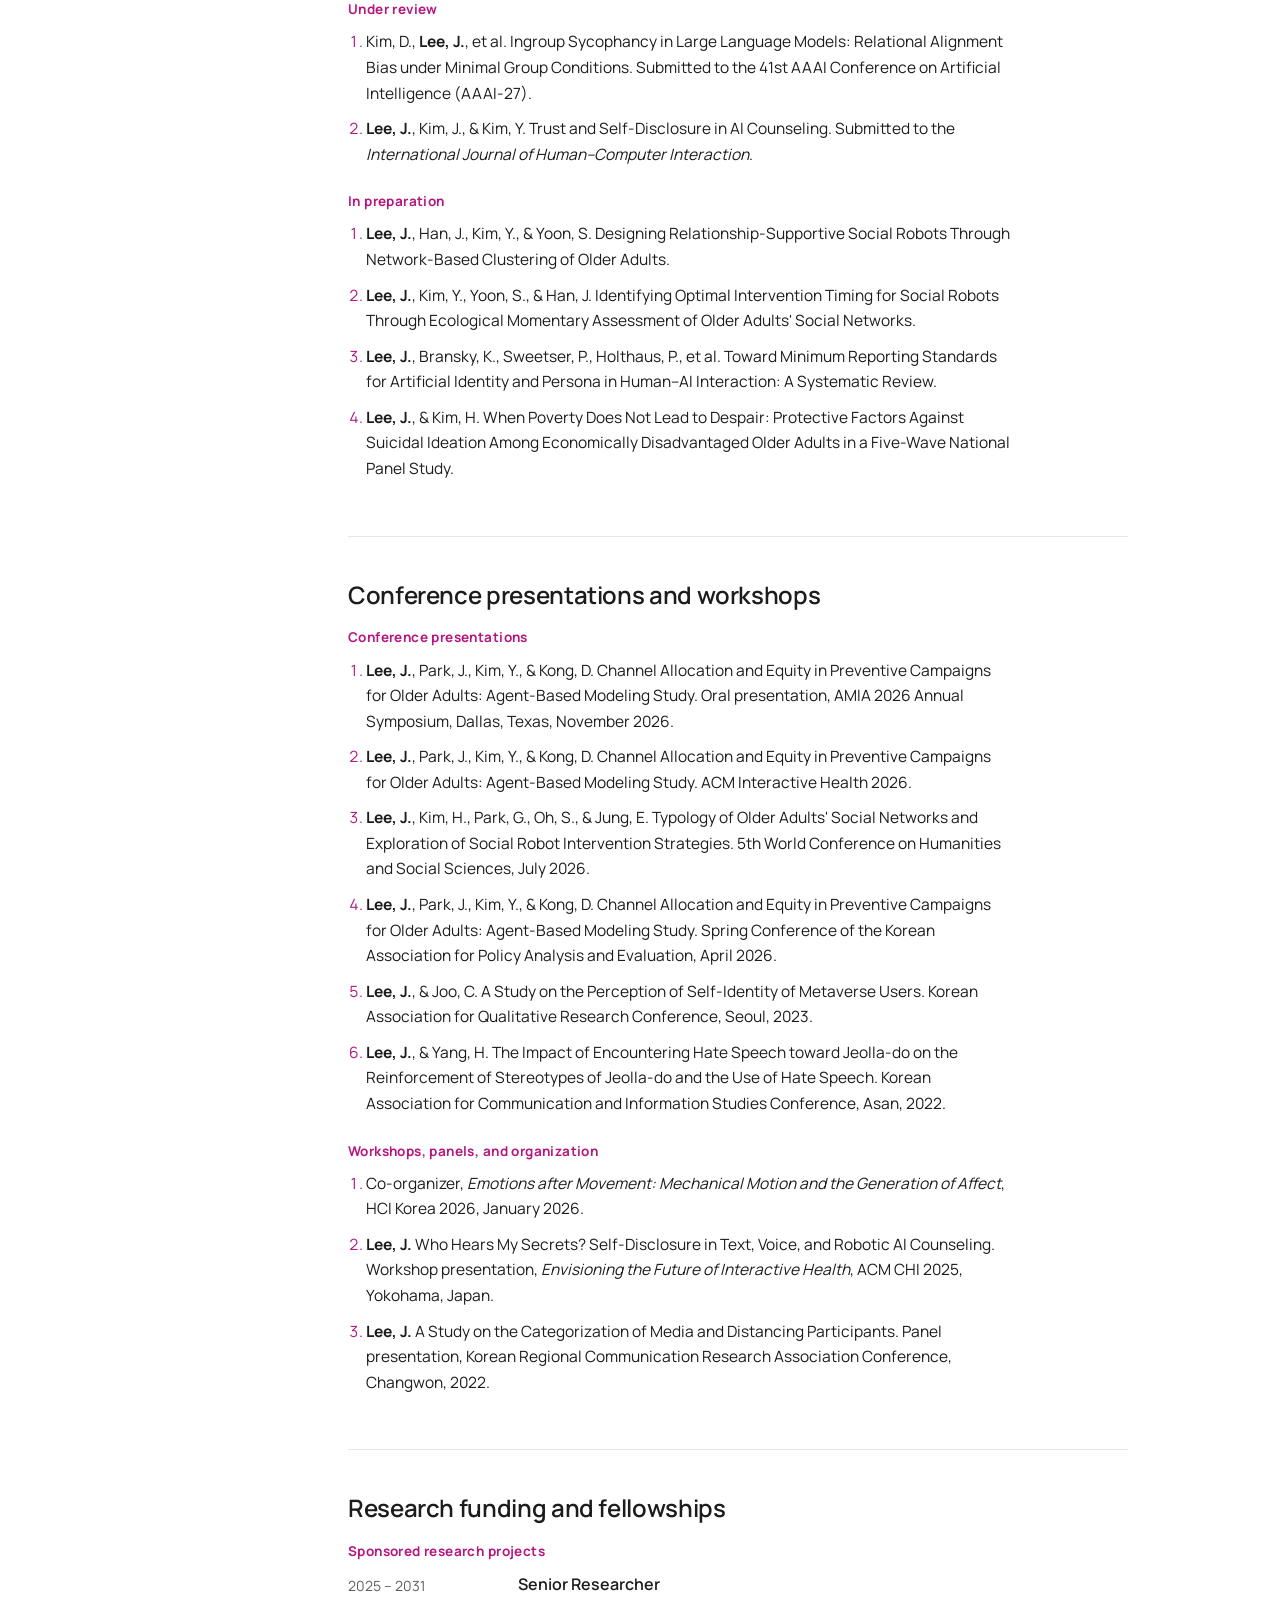
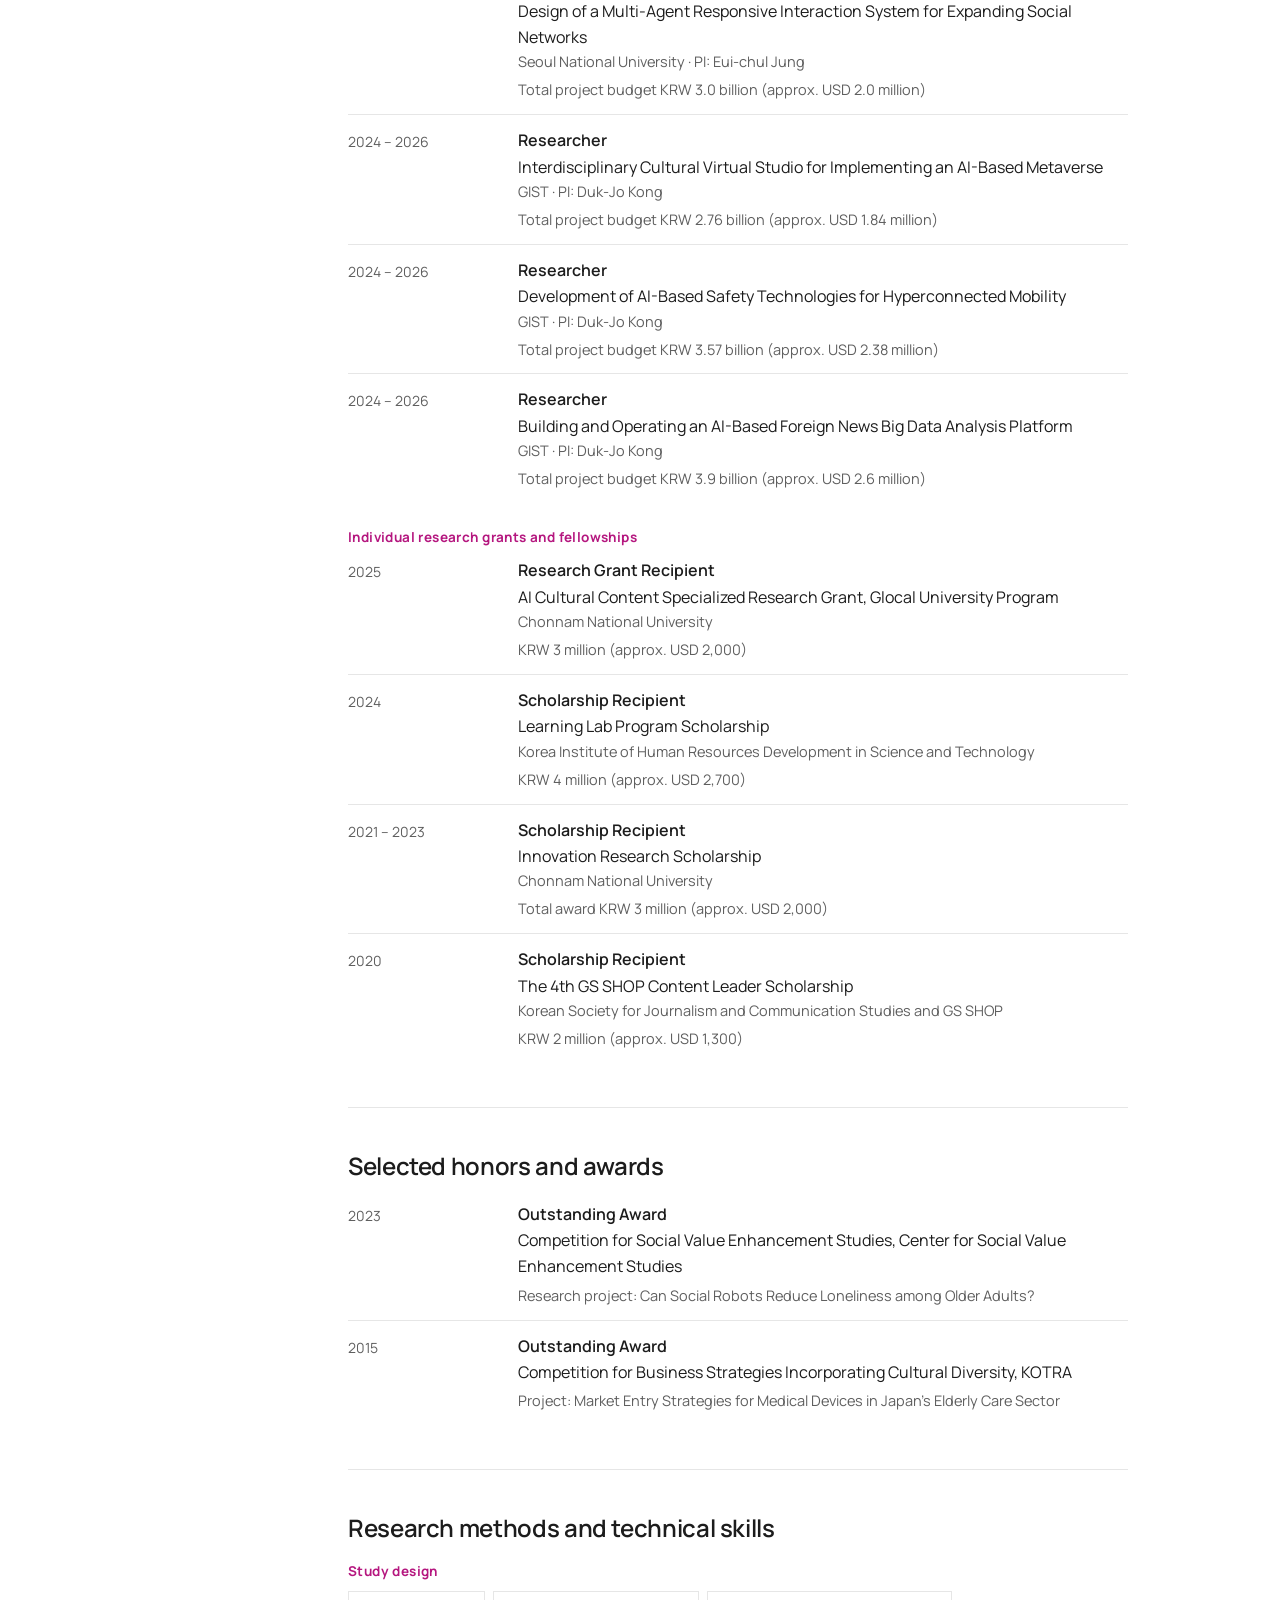
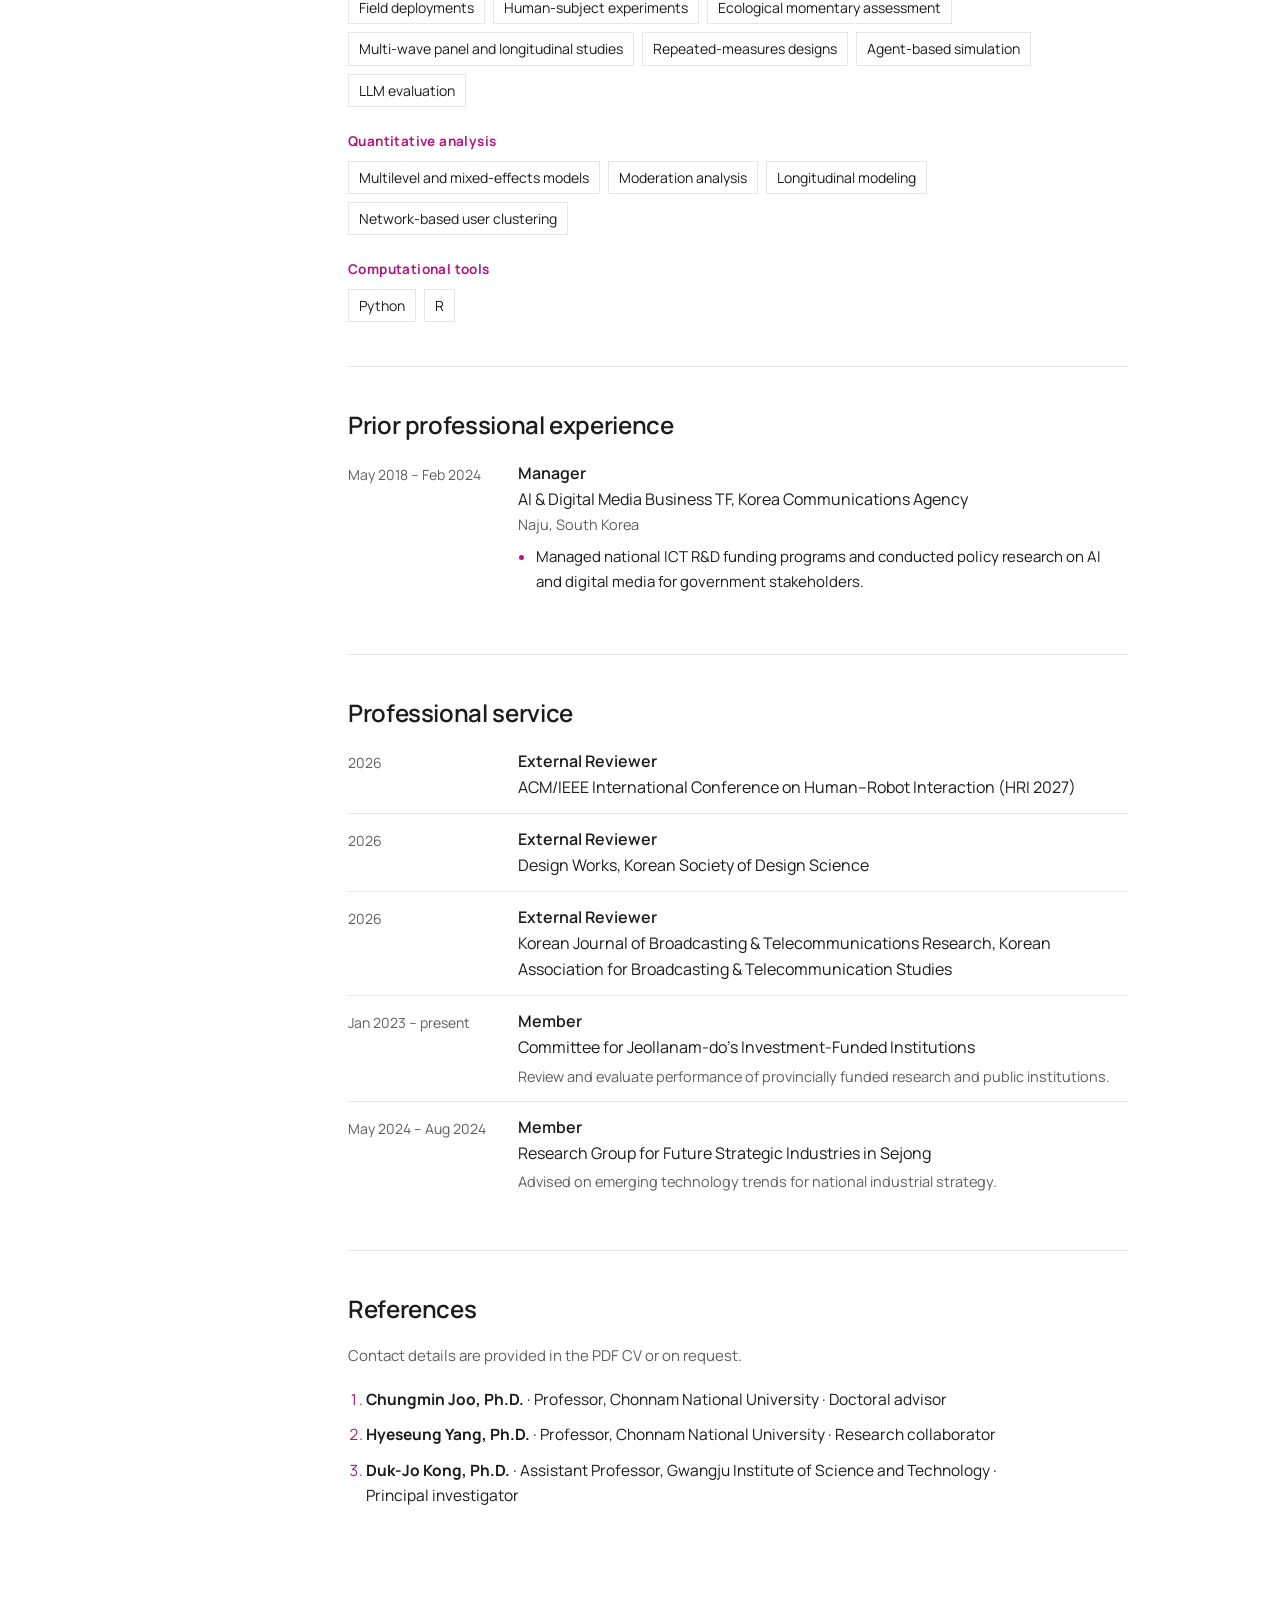
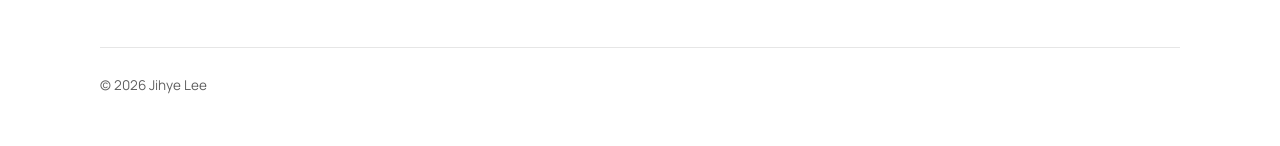
==== commit 24e4f868: "Add web CV page rendered from cv.json cv.json holds every section of the PDF CV (appointments, educa" ====
--- a/cv/index.html
+++ b/cv/index.html
@@ -1,3 +1,96 @@
-<!doctype html><html lang="en"><head><meta charset="utf-8"><meta name="viewport" content="width=device-width,initial-scale=1"><title>CV — Jihye Lee</title><link rel="stylesheet" href="/styles.css"></head><body><header class="sub-header"><a class="sub-name" href="/"><strong>Jihye</strong> Lee</a><nav><a href="/">about</a><a href="/publications/">publications</a><a href="/news/">news</a><a href="/projects/">projects</a><a class="active" href="/JihyeLEE_CV.pdf" target="_blank">cv</a></nav></header><main class="sub-main">
-<section class="page-title"><h1>cv</h1><p>Curriculum vitae of Jihye Lee.</p></section>
-<section class="cv-page"><p>The downloadable CV will be linked here. For now, this page establishes the permanent CV URL and navigation structure.</p></section></main><footer class="sub-footer"><span>© 2026 Jihye Lee</span></footer></body></html>+<!doctype html>
+<html lang="en">
+<head>
+<meta charset="utf-8"><meta name="viewport" content="width=device-width,initial-scale=1">
+<title>CV — Jihye Lee</title>
+<meta name="description" content="Curriculum vitae of Jihye Lee: appointments, education, publications, funding, teaching, awards, and service.">
+<link rel="stylesheet" href="/styles.css">
+</head>
+<body>
+<header class="sub-header"><a class="sub-name" href="/"><strong>Jihye</strong> Lee</a><nav><a href="/">about</a><a href="/publications/">publications</a><a href="/news/">news</a><a href="/projects/">projects</a><a class="active" href="/cv/">cv</a></nav></header>
+<main class="sub-main">
+<section class="page-title"><h1>cv</h1><p>Research, teaching, funding, awards, and service. The PDF is the version of record.</p></section>
+<div class="cv-top"><a class="cv-download" id="cv-pdf" href="/JihyeLEE_CV.pdf" target="_blank">Full CV (PDF)</a><span class="cv-updated" id="cv-updated"></span></div>
+<div class="cv-layout">
+  <nav class="cv-toc" id="cv-toc" aria-label="CV sections"></nav>
+  <div class="cv-body" id="cv-body"><p class="cv-error">Loading…</p></div>
+</div>
+</main>
+<footer class="sub-footer"><span>© 2026 Jihye Lee</span></footer>
+<script>
+(async function () {
+  const body = document.getElementById("cv-body");
+  const toc = document.getElementById("cv-toc");
+  let cv;
+  try {
+    cv = await (await fetch("/cv.json", { cache: "no-cache" })).json();
+  } catch (e) {
+    body.innerHTML = '<p class="cv-error">The CV could not be loaded. Please open the <a href="/JihyeLEE_CV.pdf">PDF version</a>.</p>';
+    return;
+  }
+
+  const esc = s => String(s).replace(/[&<>"]/g, c => ({ "&": "&amp;", "<": "&lt;", ">": "&gt;", '"': "&quot;" }[c]));
+  document.getElementById("cv-updated").textContent = cv.updated ? "Last updated " + cv.updated : "";
+  if (cv.pdf) document.getElementById("cv-pdf").href = cv.pdf;
+
+  const entry = it => `
+    <div class="cv-entry">
+      <div class="cv-period">${esc(it.period || "")}</div>
+      <div>
+        ${it.role ? `<div class="cv-role">${esc(it.role)}</div>` : ""}
+        ${it.org ? `<div class="cv-org">${esc(it.org)}</div>` : ""}
+        ${it.place ? `<div class="cv-place">${esc(it.place)}</div>` : ""}
+        ${it.note ? `<div class="cv-note">${esc(it.note)}</div>` : ""}
+        ${it.bullets && it.bullets.length ? `<ul>${it.bullets.map(b => `<li>${esc(b)}</li>`).join("")}</ul>` : ""}
+      </div>
+    </div>`;
+
+  const render = {
+    timeline: s => s.items.map(entry).join(""),
+    "grouped-timeline": s => s.groups.map(g => `<h3 class="cv-group">${esc(g.label)}</h3>${g.items.map(entry).join("")}`).join(""),
+    list: s => `<ol class="cv-list">${s.items.map(i => `<li>${i}</li>`).join("")}</ol>`,
+    "grouped-list": s => s.groups.map(g => `<h3 class="cv-group">${esc(g.label)}</h3><ol class="cv-list">${g.items.map(i => `<li>${i}</li>`).join("")}</ol>`).join(""),
+    "grouped-inline": s => s.groups.map(g => `<h3 class="cv-group">${esc(g.label)}</h3><ul class="cv-inline">${g.items.map(i => `<li>${esc(i)}</li>`).join("")}</ul>`).join("")
+  };
+
+  const b = cv.basics || {};
+  let html = `
+    <section class="cv-section" id="basics">
+      <h2>Basics</h2>
+      <div class="cv-basics">
+        <div class="cv-name">${esc(b.name || "")}</div>
+        <div>${esc(b.title || "")}</div>
+        <div class="cv-tagline">${esc(b.tagline || "")}</div>
+        <div class="cv-contact">
+          ${b.email ? `<a href="mailto:${esc(b.email)}">${esc(b.email)}</a>` : ""}
+          ${(b.links || []).map(l => `<a href="${esc(l.url)}" target="_blank" rel="noopener">${esc(l.label)}</a>`).join("")}
+          ${b.location ? `<span>${esc(b.location)}</span>` : ""}
+        </div>
+        ${b.summary ? `<p class="cv-summary">${esc(b.summary)}</p>` : ""}
+      </div>
+    </section>`;
+
+  const tocItems = [{ id: "basics", title: "Basics" }];
+  for (const s of cv.sections || []) {
+    const fn = render[s.type];
+    if (!fn) continue;
+    tocItems.push({ id: s.id, title: s.title });
+    html += `<section class="cv-section" id="${esc(s.id)}"><h2>${esc(s.title)}</h2>${s.intro ? `<p class="cv-intro">${s.intro}</p>` : ""}${fn(s)}</section>`;
+  }
+  body.innerHTML = html;
+  toc.innerHTML = tocItems.map(t => `<a href="#${esc(t.id)}">${esc(t.title)}</a>`).join("");
+
+  const links = [...toc.querySelectorAll("a")];
+  const sections = tocItems.map(t => document.getElementById(t.id));
+  const mark = () => {
+    const y = window.scrollY + 120;
+    let cur = sections[0];
+    for (const sec of sections) if (sec && sec.offsetTop <= y) cur = sec;
+    links.forEach(a => a.classList.toggle("on", a.getAttribute("href") === "#" + cur.id));
+  };
+  window.addEventListener("scroll", mark, { passive: true });
+  mark();
+})();
+</script>
+</body>
+</html>
--- a/styles.css
+++ b/styles.css
@@ -1,920 +1,339 @@
+@import url('https://fonts.googleapis.com/css2?family=Manrope:wght@400;500;600;700&display=swap');
+
+/* ------------------------------------------------------------------
+   Jihye Lee — site stylesheet
+   One typeface (Manrope), white background, magenta accent.
+   Sections: tokens · base · header/footer · home · subpages
+   ------------------------------------------------------------------ */
+
 :root {
-  --bg: #f7f6f2;
-  --ink: #171714;
-  --muted: #686860;
-  --line: #d9d7cf;
-  --accent: #304b3f;
-  --max: 1180px;
-}
+  --bg: #ffffff;
+  --ink: #1c1c1c;
+  --muted: #5f5f5f;
+  --faint: #8a8a8a;
+  --line: #e6e6e6;
+  --accent: #b5177f;
+  --accent-bg: #fdf3f9;
+  --max: 1080px;
+}
+
+/* ---------- base ---------- */
 * { box-sizing: border-box; }
 html { scroll-behavior: smooth; }
 body {
   margin: 0;
   background: var(--bg);
   color: var(--ink);
-  font-family: Inter, ui-sans-serif, -apple-system, BlinkMacSystemFont, "Segoe UI", sans-serif;
-  line-height: 1.55;
+  font-family: Manrope, "Segoe UI", system-ui, -apple-system, sans-serif;
+  font-size: 16px;
+  line-height: 1.65;
+  -webkit-font-smoothing: antialiased;
 }
 a { color: inherit; }
-.site-header {
-  width: min(calc(100% - 48px), var(--max));
+img { max-width: 100%; display: block; }
+h1, h2, h3 { font-weight: 600; letter-spacing: -0.015em; line-height: 1.2; margin: 0; }
+p { margin: 0; }
+:focus-visible { outline: 2px solid var(--accent); outline-offset: 3px; }
+
+/* ---------- header / footer (all pages) ---------- */
+.sub-header {
+  width: min(100% - 56px, var(--max));
   margin: 0 auto;
-  min-height: 84px;
+  padding: 26px 0 10px;
   display: flex;
+  justify-content: space-between;
   align-items: center;
+  gap: 20px;
+}
+.sub-name { font-size: 17px; text-decoration: none; letter-spacing: -0.01em; }
+.sub-name strong { font-weight: 700; }
+.sub-header nav { display: flex; gap: 24px; flex-wrap: wrap; justify-content: flex-end; }
+.sub-header nav a { font-size: 14.5px; color: var(--muted); text-decoration: none; }
+.sub-header nav a:hover { color: var(--ink); }
+.sub-header nav a.active { color: var(--accent); }
+
+.sub-footer {
+  width: min(100% - 56px, var(--max));
+  margin: 40px auto 0;
+  padding: 26px 0 50px;
+  border-top: 1px solid var(--line);
+  display: flex;
   justify-content: space-between;
-  border-bottom: 1px solid var(--line);
-}
-.name { font-size: 1.02rem; font-weight: 650; text-decoration: none; letter-spacing: -0.02em; }
-nav { display: flex; gap: 28px; }
-nav a { text-decoration: none; font-size: .92rem; color: var(--muted); }
-nav a:hover, .text-link:hover { color: var(--accent); }
-main, footer { width: min(calc(100% - 48px), var(--max)); margin: 0 auto; }
+  gap: 16px;
+  flex-wrap: wrap;
+  font-size: 13.5px;
+  color: var(--muted);
+}
+
+/* ---------- home ---------- */
+.home { width: min(100% - 56px, var(--max)); margin: 0 auto; }
+.home section { padding: 0 0 76px; }
+.home h2 { font-size: 30px; margin-bottom: 6px; }
+.home .lead { color: var(--muted); font-size: 15.5px; margin-bottom: 26px; }
+
 .hero {
-  min-height: calc(100vh - 84px);
-  display: flex;
-  flex-direction: column;
-  justify-content: center;
-  padding: 80px 0 110px;
-}
-.eyebrow {
-  margin: 0 0 20px;
-  color: var(--accent);
-  text-transform: uppercase;
-  letter-spacing: .12em;
-  font-size: .72rem;
-  font-weight: 700;
-}
-h1 {
-  margin: 0;
-  max-width: 980px;
-  font-family: Georgia, "Times New Roman", serif;
-  font-weight: 400;
-  font-size: clamp(4.2rem, 9.5vw, 8.7rem);
-  line-height: .9;
-  letter-spacing: -.055em;
-}
-.hero-copy {
-  max-width: 720px;
-  margin: 42px 0 30px;
-  color: #393934;
-  font-size: clamp(1.12rem, 1.8vw, 1.45rem);
-  line-height: 1.55;
-  letter-spacing: -.015em;
-}
-.text-link { width: fit-content; text-decoration: none; border-bottom: 1px solid var(--ink); padding-bottom: 4px; font-size: .94rem; }
-.questions { padding: 120px 0 140px; border-top: 1px solid var(--line); }
-.section-intro { display: grid; grid-template-columns: 1fr 2fr; column-gap: 56px; margin-bottom: 72px; }
-.section-intro .eyebrow { grid-column: 1; }
-.section-intro h2 { grid-column: 2; grid-row: 1 / span 2; margin: 0; max-width: 780px; font-family: Georgia, "Times New Roman", serif; font-weight: 400; font-size: clamp(2.7rem, 5vw, 5.2rem); line-height: .98; letter-spacing: -.045em; }
-.section-intro > p:last-child { grid-column: 2; max-width: 610px; margin: 28px 0 0; color: var(--muted); font-size: 1.05rem; }
-.question-grid { display: grid; grid-template-columns: repeat(2, 1fr); border-top: 1px solid var(--line); }
-.question { min-height: 370px; padding: 34px 34px 38px 0; border-bottom: 1px solid var(--line); }
-.question:nth-child(odd) { padding-right: 54px; border-right: 1px solid var(--line); }
-.question:nth-child(even) { padding-left: 54px; }
-.number { display: block; color: var(--accent); font-size: .78rem; font-weight: 750; letter-spacing: .08em; margin-bottom: 58px; }
-.question h3 { margin: 0 0 22px; max-width: 480px; font-family: Georgia, "Times New Roman", serif; font-size: clamp(2rem, 3vw, 3.25rem); font-weight: 400; line-height: 1.04; letter-spacing: -.035em; }
-.question p { max-width: 510px; color: var(--muted); font-size: 1rem; }
-.topics { display: block; margin-top: 34px; color: var(--accent); font-size: .78rem; font-weight: 650; }
-.mirror { background: rgba(48,75,63,.045); padding-right: 34px !important; }
-.mirror-label { margin: -38px 0 10px !important; color: var(--accent) !important; font-size: .72rem !important; text-transform: uppercase; letter-spacing: .1em; font-weight: 700; }
-.placeholder { padding: 120px 0; border-top: 1px solid var(--line); max-width: 800px; }
-.placeholder h2 { margin: 0 0 18px; font-family: Georgia, "Times New Roman", serif; font-size: clamp(2.3rem, 4vw, 4.2rem); font-weight: 400; letter-spacing: -.04em; }
-.placeholder p { color: var(--muted); max-width: 620px; }
-.compact { padding: 70px 0; }
-.compact h2 { font-size: 2rem; }
-footer { padding: 34px 0 48px; border-top: 1px solid var(--line); display: flex; justify-content: space-between; color: var(--muted); font-size: .78rem; }
+  display: grid;
+  grid-template-columns: 1.2fr 0.9fr;
+  gap: 60px;
+  align-items: start;
+  padding-top: 44px !important;
+}
+.hero h1 { font-size: clamp(40px, 5vw, 58px); font-weight: 700; margin-bottom: 8px; }
+.role { color: var(--muted); font-size: 15.5px; line-height: 1.5; margin-bottom: 28px; }
+.bio p { margin-bottom: 16px; max-width: 58ch; }
+
+.now {
+  margin-top: 30px;
+  padding: 18px 22px 16px;
+  border: 1px solid var(--line);
+  border-left: 4px solid var(--accent);
+  border-radius: 8px;
+  max-width: 60ch;
+}
+.now h2 { font-size: 13.5px; font-weight: 700; color: var(--accent); letter-spacing: 0.02em; margin: 0 0 10px; }
+.now ul { margin: 0; padding: 0; list-style: none; }
+.now li { position: relative; padding: 5px 0 5px 16px; font-size: 15.5px; line-height: 1.45; }
+.now li + li { border-top: 1px dashed var(--line); }
+.now li::before { content: ""; position: absolute; left: 0; top: 14px; width: 6px; height: 6px; border-radius: 50%; background: var(--accent); }
+.now b { font-weight: 700; }
+.now span { color: var(--muted); }
+
+.quick-links { margin-top: 26px; font-size: 15px; }
+.quick-links a { color: var(--accent); margin-right: 20px; text-decoration: none; border-bottom: 1px solid transparent; }
+.quick-links a:hover { border-bottom-color: var(--accent); }
+
+.hero-photo { margin: 0; padding-top: 8px; }
+.hero-photo img { width: 100%; aspect-ratio: 4 / 5; object-fit: cover; object-position: 50% 25%; border-radius: 14px; }
+
+/* research boxes — outlined squares that fill on hover */
+.boxes { display: grid; grid-template-columns: 1fr 1fr; gap: 18px; }
+.boxes a {
+  display: block;
+  text-decoration: none;
+  padding: 28px 28px 24px;
+  border: 1.5px solid var(--ink);
+  background: #fff;
+  transition: background 0.15s, color 0.15s;
+}
+.boxes h3 { font-size: 22px; margin-bottom: 8px; }
+.boxes p { color: var(--muted); font-size: 15.5px; margin-bottom: 14px; }
+.boxes span { font-size: 14px; color: var(--accent); font-weight: 600; }
+.boxes a:hover, .boxes a:focus-visible { background: var(--ink); color: #fff; }
+.boxes a:hover p { color: #d6d6d6; }
+.boxes a:hover span { color: #fff; }
+
+/* background / teaching / beyond research */
+.about-more { display: grid; grid-template-columns: 1fr; gap: 36px; max-width: 760px; }
+.about-block h2 { font-size: 22px; margin-bottom: 12px; }
+.about-block p { margin-bottom: 14px; max-width: 68ch; }
+.about-block p:last-child { margin-bottom: 0; }
+.about-block a { color: var(--accent); text-decoration: none; border-bottom: 1px solid transparent; }
+.about-block a:hover { border-bottom-color: var(--accent); }
+
+/* contact strip */
+.contact-strip { border-top: 1px solid var(--line); padding-top: 44px !important; }
+.contact-strip h2 { font-size: 24px; margin-bottom: 10px; }
+.contact-strip p { color: var(--muted); max-width: 68ch; }
+.contact-strip a { color: var(--accent); text-decoration: none; font-weight: 600; }
+.contact-strip a:hover { text-decoration: underline; }
+
+/* selected publications */
+.selected-pubs article {
+  display: grid;
+  grid-template-columns: 110px 1fr;
+  gap: 26px;
+  padding: 20px 0;
+  border-top: 1px solid var(--line);
+}
+.selected-pubs .thumb { display: block; border: 1px solid var(--line); background: #fafafa; overflow: hidden; min-height: 140px; align-self: start; }
+.selected-pubs .thumb canvas { display: block; width: 100%; height: auto; }
+.selected-pubs .thumb-fallback::after { content: "PDF"; display: grid; place-items: center; min-height: 140px; color: var(--faint); font-size: 12px; letter-spacing: 0.1em; }
+.selected-pubs .meta { font-size: 13.5px; color: var(--muted); }
+.selected-pubs .meta b { color: var(--accent); font-weight: 600; }
+.selected-pubs h3 { font-size: 20px; margin: 2px 0 4px; }
+.selected-pubs .sub { color: var(--muted); font-size: 15.5px; margin-bottom: 10px; }
+.selected-pubs .acts a { font-size: 14px; margin-right: 16px; color: var(--accent); }
+
+.more-link { display: inline-block; margin-top: 18px; font-size: 14.5px; color: var(--accent); text-decoration: none; font-weight: 600; }
+.more-link:hover { text-decoration: underline; }
+
+/* news on home */
+.news-list div { display: grid; grid-template-columns: 96px 1fr; gap: 20px; padding: 12px 0; border-top: 1px solid var(--line); font-size: 15.5px; }
+.news-list time { color: var(--muted); font-size: 13.5px; padding-top: 2px; }
+.news-list p { max-width: 72ch; }
+.news-list strong { font-weight: 600; }
+
+/* ---------- subpages: shared ---------- */
+.sub-main { width: min(100% - 56px, var(--max)); margin: 0 auto; padding-top: 44px; }
+.page-title { margin-bottom: 44px; }
+.page-title h1 { font-size: clamp(36px, 4.5vw, 48px); font-weight: 700; text-transform: capitalize; margin-bottom: 8px; }
+.page-title p { color: var(--muted); font-size: 16px; max-width: 60ch; }
+
+/* ---------- publications ---------- */
+.also-on { margin-top: 10px; font-size: 15px; }
+.also-on a { color: var(--accent); text-decoration: none; }
+.also-on a:hover { text-decoration: underline; }
+.pub-year-heading { font-size: 15px; font-weight: 700; color: var(--accent); letter-spacing: 0.04em; margin: 44px 0 6px; }
+.pub-year-heading:first-child { margin-top: 0; }
+.visual-pub-list > .visual-pub + .pub-year-heading { margin-top: 44px; }
+.visual-pub-copy h3 { font-size: 21px; margin-bottom: 8px; }
+.pub-badge.award { border-color: #e2b84a; color: #8a6400; background: #fff8e6; }
+.pub-award { font-size: 14px; color: var(--muted); margin: -4px 0 12px; }
+.abs-toggle { font: inherit; font-size: 13px; font-weight: 600; color: var(--ink); background: #fff; border: 1px solid var(--ink); padding: 4px 11px; border-radius: 4px; cursor: pointer; }
+.abs-toggle:hover, .abs-toggle[aria-expanded="true"] { background: var(--ink); color: #fff; }
+.pub-abstract { margin-top: 14px; padding: 16px 18px; border-left: 3px solid var(--line); font-size: 15px; line-height: 1.65; color: #333; max-width: 72ch; }
+.pub-abstract p { margin-bottom: 10px; }
+.pub-abstract p:last-child { margin-bottom: 0; }
+.pub-abstract b { font-weight: 700; }
+.visual-pub {
+  display: grid;
+  grid-template-columns: 150px 1fr;
+  gap: 32px;
+  padding: 28px 0;
+  border-top: 1px solid var(--line);
+}
+.visual-pub-list > .visual-pub:last-child { border-bottom: 1px solid var(--line); }
+.visual-pub-thumb { display: block; border: 1px solid var(--line); background: #fafafa; overflow: hidden; align-self: start; }
+.visual-pub-thumb canvas { display: block; width: 100% !important; height: auto !important; }
+.pub-topline { display: flex; align-items: center; gap: 10px; margin-bottom: 6px; }
+.visual-pub-year { font-size: 14px; color: var(--accent); font-weight: 600; }
+.pub-badge { display: inline-block; padding: 2px 8px; border: 1px solid #d2a9c5; border-radius: 3px; color: #8a2b6d; font-size: 11.5px; font-weight: 600; line-height: 1.4; white-space: nowrap; }
+.pub-badge.subtle { border-color: #d8d8d8; color: #777; }
+.visual-pub h2 { font-size: 21px; margin-bottom: 8px; }
+.visual-authors { font-size: 15px; color: var(--ink); margin-bottom: 2px; }
+.visual-authors strong { font-weight: 700; }
+.visual-venue { font-size: 14.5px; color: var(--muted); font-style: italic; margin-bottom: 12px; }
+.visual-actions { display: flex; gap: 10px; }
+.visual-actions a { font-size: 13px; font-weight: 600; text-decoration: none; color: var(--accent); border: 1px solid var(--accent); padding: 4px 11px; border-radius: 4px; }
+.visual-actions a:hover { background: var(--accent); color: #fff; }
+
+/* ---------- news page ---------- */
+.news-page div { display: grid; grid-template-columns: 110px 1fr; gap: 24px; padding: 18px 0; border-top: 1px solid var(--line); }
+.news-page div:last-child { border-bottom: 1px solid var(--line); }
+.news-page time { color: var(--muted); font-size: 14px; padding-top: 2px; }
+.news-page p { max-width: 72ch; font-size: 16px; }
+.news-page strong { font-weight: 600; }
+
+/* ---------- cv page ---------- */
+.cv-top { display: flex; flex-wrap: wrap; align-items: center; gap: 14px 18px; margin: -20px 0 44px; }
+.cv-download { display: inline-block; text-decoration: none; font-weight: 600; font-size: 14.5px; color: #fff; background: var(--ink); border: 1.5px solid var(--ink); padding: 10px 18px; }
+.cv-download:hover { background: #fff; color: var(--ink); }
+.cv-updated { font-size: 14px; color: var(--muted); }
+.cv-layout { display: grid; grid-template-columns: 200px 1fr; gap: 48px; align-items: start; }
+.cv-toc { position: sticky; top: 24px; font-size: 14px; display: flex; flex-direction: column; gap: 6px; }
+.cv-toc a { color: var(--muted); text-decoration: none; padding: 2px 0; border-left: 2px solid transparent; padding-left: 10px; }
+.cv-toc a:hover { color: var(--ink); }
+.cv-toc a.on { color: var(--accent); border-left-color: var(--accent); }
+.cv-body { max-width: 780px; }
+.cv-section { padding: 0 0 44px; margin-bottom: 44px; border-bottom: 1px solid var(--line); }
+.cv-section:last-child { border-bottom: 0; }
+.cv-section h2 { font-size: 24px; margin-bottom: 20px; }
+.cv-section h3.cv-group { font-size: 13.5px; font-weight: 700; color: var(--accent); letter-spacing: 0.03em; margin: 26px 0 12px; }
+.cv-section h3.cv-group:first-of-type { margin-top: 0; }
+.cv-intro { color: var(--muted); font-size: 15px; margin-bottom: 18px; max-width: 68ch; }
+.cv-intro a { color: var(--accent); }
+.cv-basics { display: grid; grid-template-columns: 1fr; gap: 6px; font-size: 15.5px; }
+.cv-basics .cv-name { font-size: 26px; font-weight: 700; letter-spacing: -0.01em; }
+.cv-basics .cv-tagline { color: var(--muted); }
+.cv-basics .cv-contact { margin-top: 10px; display: flex; flex-wrap: wrap; gap: 6px 22px; font-size: 14.5px; }
+.cv-basics .cv-contact a { color: var(--accent); text-decoration: none; }
+.cv-basics .cv-summary { margin-top: 14px; max-width: 68ch; }
+.cv-entry { display: grid; grid-template-columns: 150px 1fr; gap: 20px; padding: 12px 0; border-top: 1px solid var(--line); }
+.cv-entry:first-of-type, .cv-group + .cv-entry { border-top: 0; padding-top: 0; }
+.cv-entry .cv-period { font-size: 14px; color: var(--muted); padding-top: 3px; }
+.cv-entry .cv-role { font-weight: 600; }
+.cv-entry .cv-org { color: var(--ink); }
+.cv-entry .cv-place { color: var(--muted); font-size: 14.5px; }
+.cv-entry .cv-note { color: var(--muted); font-size: 14.5px; margin-top: 4px; }
+.cv-entry ul { margin: 8px 0 0; padding-left: 18px; font-size: 15px; }
+.cv-entry li { margin-bottom: 4px; }
+.cv-entry li::marker { color: var(--accent); }
+.cv-list { margin: 0; padding-left: 18px; font-size: 15.5px; }
+.cv-list li { margin-bottom: 10px; max-width: 72ch; }
+.cv-list li::marker { color: var(--accent); }
+.cv-inline { display: flex; flex-wrap: wrap; gap: 8px; margin: 0; padding: 0; list-style: none; }
+.cv-inline li { font-size: 14px; border: 1px solid var(--line); padding: 4px 10px; }
+.cv-error { color: var(--muted); }
+@media (max-width: 880px) {
+  .cv-layout { grid-template-columns: 1fr; gap: 24px; }
+  .cv-toc { position: static; flex-direction: row; flex-wrap: wrap; gap: 4px 14px; }
+  .cv-toc a { border-left: 0; padding-left: 0; }
+  .cv-entry { grid-template-columns: 1fr; gap: 2px; }
+}
+
+/* ---------- projects ---------- */
+.project-card-grid { display: grid; grid-template-columns: repeat(2, 1fr); gap: 26px; }
+.project-card { border: 1.5px solid var(--ink); background: #fff; display: flex; flex-direction: column; }
+.card-image { aspect-ratio: 16 / 9; display: flex; align-items: flex-end; padding: 18px 20px; color: #fff; font-weight: 700; font-size: 15px; line-height: 1.3; }
+.card-robots { background: linear-gradient(135deg, #486b7b, #91b1bd); }
+.card-connection { background: linear-gradient(135deg, #695d83, #a9a0c1); }
+.card-health { background: linear-gradient(135deg, #477867, #96b9a9); }
+.card-identity { background: linear-gradient(135deg, #805f6c, #c49aa9); }
+.card-bias { background: linear-gradient(135deg, #5b6680, #9aa7c2); }
+.card-counseling { background: linear-gradient(135deg, #806b50, #c1a77f); }
+.card-body { padding: 20px 22px 24px; display: flex; flex-direction: column; gap: 10px; }
+.card-title-row { display: flex; justify-content: space-between; align-items: flex-start; gap: 14px; }
+.card-title-row h2 { font-size: 19px; }
+.card-plus { display: none; }
+.card-meta { font-size: 13.5px; color: var(--muted); display: flex; align-items: center; gap: 8px; flex-wrap: wrap; }
+.card-body > p:last-child { font-size: 15px; color: var(--muted); }
+.status-chip { display: inline-block; padding: 2px 8px; border-radius: 3px; font-size: 11.5px; font-weight: 600; line-height: 1.4; }
+.status-chip.review { background: var(--accent-bg); color: #842361; border: 1px solid #e3b6d3; }
+.status-chip.prep { background: #eef3f7; color: #365e78; border: 1px solid #c6d6e2; }
+
+/* ---------- research interest pages ---------- */
+.research-interest-page { max-width: 820px; }
+.interest-hero { padding-bottom: 44px; border-bottom: 1px solid var(--line); margin-bottom: 44px; }
+.interest-index { font-size: 13px; font-weight: 600; color: var(--accent); letter-spacing: 0.04em; margin-bottom: 12px; }
+.interest-hero h1 { font-size: clamp(34px, 4.5vw, 46px); font-weight: 700; margin-bottom: 18px; }
+.interest-hero h1 span { color: var(--accent); font-weight: 400; }
+.interest-lede { font-size: 18px; line-height: 1.6; max-width: 62ch; margin-bottom: 22px; }
+.back-interest { font-size: 14px; color: var(--muted); text-decoration: none; }
+.back-interest:hover { color: var(--accent); }
+.interest-copy, .interest-questions, .interest-related { margin-bottom: 48px; }
+.research-interest-page h2 { font-size: 24px; margin-bottom: 16px; }
+.interest-columns p { margin-bottom: 14px; max-width: 68ch; }
+.interest-questions ul { margin: 0; padding-left: 20px; }
+.interest-questions li { margin-bottom: 8px; max-width: 66ch; }
+.interest-questions li::marker { color: var(--accent); }
+.reference-grid { display: grid; grid-template-columns: repeat(auto-fit, minmax(230px, 1fr)); gap: 16px; }
+.reference-card {
+  position: relative;
+  display: block;
+  padding: 20px 44px 20px 20px;
+  border: 1.5px solid var(--ink);
+  text-decoration: none;
+  transition: background 0.15s, color 0.15s;
+}
+.reference-card .ref-type { display: block; font-size: 11.5px; font-weight: 600; letter-spacing: 0.04em; color: var(--accent); margin-bottom: 8px; }
+.reference-card strong { display: block; font-size: 16.5px; line-height: 1.3; margin-bottom: 8px; }
+.reference-card p { font-size: 14px; color: var(--muted); }
+.reference-card .ref-arrow { position: absolute; top: 16px; right: 16px; font-size: 16px; color: var(--muted); }
+.reference-card:hover { background: var(--ink); color: #fff; }
+.reference-card:hover p, .reference-card:hover .ref-arrow { color: #d6d6d6; }
+.reference-card:hover .ref-type { color: #f3b5dc; }
+
+/* ---------- responsive ---------- */
+@media (max-width: 880px) {
+  .project-card-grid { grid-template-columns: 1fr; }
+}
 @media (max-width: 760px) {
-  .site-header { width: min(calc(100% - 32px), var(--max)); min-height: 72px; }
-  main, footer { width: min(calc(100% - 32px), var(--max)); }
-  nav { gap: 14px; }
-  nav a:nth-child(2), nav a:nth-child(3) { display: none; }
-  .hero { min-height: calc(100vh - 72px); padding: 70px 0 90px; }
-  h1 { font-size: clamp(3.7rem, 18vw, 6rem); }
-  .section-intro { display: block; margin-bottom: 48px; }
-  .section-intro h2 { margin-top: 10px; }
-  .question-grid { display: block; }
-  .question, .question:nth-child(odd), .question:nth-child(even) { min-height: auto; padding: 34px 0 44px; border-right: 0; }
-  .number { margin-bottom: 34px; }
-  .mirror { margin: 0 -16px; padding-left: 16px !important; padding-right: 16px !important; }
-  footer { display: block; }
-  footer span { display: block; margin-bottom: 5px; }
-}
-@media print {
-  body { background: #fff; }
-  .site-header { position: static; }
-  .hero { min-height: 90vh; break-after: page; }
-  .questions { break-before: page; }
-}
-.research-work { padding: 120px 0 40px; border-top: 1px solid var(--line); }
-.section-intro.simple { margin-bottom: 44px; }
-.research-group { padding: 72px 0 88px; border-top: 1px solid var(--line); }
-.group-heading { display: grid; grid-template-columns: 80px 1fr; gap: 22px; align-items: start; margin-bottom: 46px; }
-.group-heading span { color: var(--accent); font-weight: 750; font-size: .78rem; letter-spacing: .08em; padding-top: 10px; }
-.group-heading h3 { margin: 0; max-width: 860px; font-family: Georgia, "Times New Roman", serif; font-size: clamp(2.5rem, 4.5vw, 4.8rem); line-height: 1; font-weight: 400; letter-spacing: -.045em; }
-.work-list { margin-left: 102px; }
-.work { display: grid; grid-template-columns: minmax(240px, 1.2fr) 1fr; column-gap: 48px; padding: 28px 0 32px; border-top: 1px solid var(--line); }
-.work .status { grid-column: 1 / -1; margin: 0 0 12px; color: var(--accent); font-size: .72rem; font-weight: 700; text-transform: uppercase; letter-spacing: .08em; }
-.work h4 { margin: 0; font-family: Georgia, "Times New Roman", serif; font-size: clamp(1.35rem, 2vw, 2rem); line-height: 1.15; font-weight: 400; letter-spacing: -.025em; }
-.work > p:last-child { margin: 2px 0 0; color: var(--muted); }
-.work.featured h4 { font-size: clamp(1.65rem, 2.5vw, 2.5rem); }
-.led-to { margin: 28px 0 0 102px; color: var(--accent); font-size: .9rem; font-weight: 650; }
-.mirror-group { background: rgba(48,75,63,.04); margin-left: -24px; margin-right: -24px; padding-left: 24px; padding-right: 24px; }
-.north-star { padding: 140px 0 150px; border-top: 1px solid var(--line); }
-.north-star h2 { max-width: 950px; margin: 0 0 34px; font-family: Georgia, "Times New Roman", serif; font-weight: 400; font-size: clamp(3.2rem, 6.5vw, 6.8rem); line-height: .95; letter-spacing: -.05em; }
-.north-star > p:not(.eyebrow) { max-width: 700px; color: var(--muted); font-size: 1.08rem; }
-.north-star .bio { margin-top: 52px; color: var(--ink) !important; font-size: .88rem !important; font-weight: 650; }
-@media (max-width: 760px) {
-  .group-heading { grid-template-columns: 40px 1fr; gap: 8px; }
-  .work-list, .led-to { margin-left: 0; }
-  .work { display: block; }
-  .work h4 { margin-bottom: 14px; }
-  .research-group { padding: 54px 0 68px; }
-}
-
-.hero-with-photo { display: grid; grid-template-columns: minmax(0, 1.55fr) minmax(280px, .65fr); gap: clamp(48px, 7vw, 100px); align-items: center; }
-.hero-text { align-self: center; }
-.hero-with-photo h1 { font-size: clamp(4rem, 7.6vw, 7.5rem); }
-.hero-photo { margin: 0; width: 100%; align-self: center; }
-.hero-photo img { display: block; width: 100%; aspect-ratio: 3 / 4; object-fit: cover; object-position: 50% 42%; border-radius: 2px; }
-@media (max-width: 860px) {
-  .hero-with-photo { display: flex; flex-direction: column; align-items: stretch; }
-  .hero-photo { width: min(78%, 440px); margin-top: 18px; }
-}
-
-/* v0.3 hero correction */
-.site-mark {
-  font-family: Georgia, "Times New Roman", serif;
-  font-size: 1.05rem;
-  font-style: italic;
-  letter-spacing: -.04em;
-}
-.hero.hero-with-photo {
-  display: grid !important;
-  grid-template-columns: minmax(0, 1fr) 260px !important;
-  gap: clamp(56px, 8vw, 120px) !important;
-  align-items: center !important;
-}
-.hero-with-photo .hero-text { min-width: 0; }
-.hero-with-photo h1 {
-  font-size: clamp(4rem, 7.2vw, 7.2rem) !important;
-  max-width: 780px;
-}
-.hero-with-photo .hero-photo {
-  width: 260px !important;
-  max-width: 260px !important;
-  margin: 0 !important;
-  justify-self: end !important;
-}
-.hero-with-photo .hero-photo img {
-  width: 260px !important;
-  height: 350px !important;
-  aspect-ratio: auto !important;
-  object-fit: cover !important;
-  object-position: 50% 45% !important;
-  border-radius: 0 !important;
-}
-@media (max-width: 860px) {
-  .hero.hero-with-photo {
-    display: block !important;
-  }
-  .hero-with-photo .hero-photo {
-    width: 190px !important;
-    max-width: 190px !important;
-    margin: 44px 0 0 !important;
-  }
-  .hero-with-photo .hero-photo img {
-    width: 190px !important;
-    height: 255px !important;
-  }
-}
-
-/* Selected publications */
-.selected-publications { padding: 120px 0 80px; border-top: 1px solid var(--line); }
-.pub-header { margin-bottom: 48px; }
-.pub-header h2 { margin: 0; font-family: Georgia, "Times New Roman", serif; font-size: clamp(3rem, 5vw, 5.4rem); font-weight: 400; line-height: .98; letter-spacing: -.045em; }
-.publication-row { display: grid; grid-template-columns: 220px minmax(0, 1fr); gap: 46px; padding: 46px 0; border-top: 1px solid var(--line); align-items: start; }
-.paper-thumb { display: block; width: 220px; min-height: 285px; background: white; border: 1px solid #ddd; box-shadow: 0 6px 18px rgba(0,0,0,.08); overflow: hidden; text-decoration: none; }
-.pdf-thumb { display: block; max-width: 100%; background: white; }
-.paper-thumb.thumb-fallback::after { content: "PDF"; display: grid; place-items: center; min-height: 285px; color: var(--muted); font-size: .8rem; letter-spacing: .1em; }
-.pub-meta { margin: 2px 0 12px; color: var(--accent); text-transform: uppercase; letter-spacing: .08em; font-size: .72rem; font-weight: 700; }
-.pub-copy h3 { margin: 0 0 6px; font-family: Georgia, "Times New Roman", serif; font-size: clamp(1.7rem, 2.6vw, 2.7rem); font-weight: 400; line-height: 1.08; letter-spacing: -.03em; }
-.pub-subtitle { margin: 0 0 20px; font-style: italic; color: #393934; font-size: 1.03rem; }
-.pub-note { max-width: 720px; color: var(--muted); }
-.pub-actions { display: flex; gap: 10px; margin-top: 26px; flex-wrap: wrap; }
-.pub-actions a { padding: 8px 14px; border: 1px solid var(--ink); text-decoration: none; text-transform: uppercase; letter-spacing: .06em; font-size: .68rem; font-weight: 700; }
-.pub-actions a:hover { background: var(--ink); color: var(--bg); }
-@media (max-width: 760px) {
-  .publication-row { grid-template-columns: 110px minmax(0,1fr); gap: 20px; }
-  .paper-thumb { width: 110px; min-height: 145px; }
-  .pdf-thumb { width: 110px !important; height: auto !important; }
-  .paper-thumb.thumb-fallback::after { min-height: 145px; }
-  .pub-note { grid-column: 1 / -1; }
-}
-
-/* DAY 4 print / PDF export */
-@media print {
-  @page { size: A4; margin: 14mm 15mm 16mm; }
-  html, body { background: #fff !important; color: #111 !important; font-size: 10pt; }
-  body { -webkit-print-color-adjust: exact; print-color-adjust: exact; }
-  .site-header { display: none !important; }
-  main, footer { width: 100% !important; max-width: none !important; margin: 0 !important; }
-  .hero.hero-with-photo {
-    min-height: 260mm !important;
-    height: auto !important;
-    padding: 18mm 0 10mm !important;
-    display: grid !important;
-    grid-template-columns: minmax(0, 1fr) 48mm !important;
-    gap: 12mm !important;
-    align-items: center !important;
-    break-after: page;
-    page-break-after: always;
-  }
-  .hero-with-photo h1 { font-size: 47pt !important; line-height: .92 !important; max-width: 125mm !important; }
-  .hero-copy { font-size: 12pt !important; max-width: 118mm !important; margin: 9mm 0 7mm !important; }
-  .hero-with-photo .hero-photo { width: 48mm !important; max-width: 48mm !important; }
-  .hero-with-photo .hero-photo img { width: 48mm !important; height: 65mm !important; object-fit: cover !important; }
-  .text-link { display: none !important; }
-
-  .questions, .selected-publications, .research-work, .north-star {
-    padding: 10mm 0 !important;
-    border-top: 0 !important;
-  }
-  .questions { break-after: page; page-break-after: always; }
-  .section-intro { display: block !important; margin-bottom: 8mm !important; }
-  .section-intro h2, .pub-header h2 { font-size: 28pt !important; line-height: 1 !important; margin: 0 0 5mm !important; }
-  .section-intro > p:last-child { margin: 4mm 0 0 !important; max-width: 150mm !important; }
-
-  .question-grid { display: grid !important; grid-template-columns: 1fr 1fr !important; }
-  .question, .question:nth-child(odd), .question:nth-child(even) {
-    min-height: 74mm !important;
-    padding: 6mm !important;
-    break-inside: avoid;
-    page-break-inside: avoid;
-  }
-  .number { margin-bottom: 7mm !important; }
-  .question h3 { font-size: 20pt !important; }
-  .question p { font-size: 9.5pt !important; }
-  .mirror { margin: 0 !important; }
-
-  .selected-publications { break-before: page; page-break-before: always; }
-  .publication-row {
-    grid-template-columns: 38mm 1fr !important;
-    gap: 8mm !important;
-    padding: 7mm 0 !important;
-    break-inside: avoid;
-    page-break-inside: avoid;
-  }
-  .paper-thumb { width: 38mm !important; min-height: 49mm !important; box-shadow: none !important; }
-  .pdf-thumb { width: 38mm !important; height: auto !important; }
-  .pub-copy h3 { font-size: 17pt !important; }
-  .pub-note { font-size: 9pt !important; margin: 3mm 0 !important; }
-  .pub-actions a { padding: 2mm 3mm !important; font-size: 7pt !important; }
-  .pub-actions a[href^="http"]::after { content: none !important; }
-
-  .research-group {
-    padding: 8mm 0 !important;
-    break-inside: auto;
-  }
-  .group-heading { grid-template-columns: 12mm 1fr !important; gap: 3mm !important; margin-bottom: 5mm !important; break-after: avoid; }
-  .group-heading h3 { font-size: 24pt !important; }
-  .work-list { margin-left: 15mm !important; }
-  .work {
-    display: block !important;
-    padding: 4mm 0 5mm !important;
-    break-inside: avoid;
-    page-break-inside: avoid;
-  }
-  .work h4, .work.featured h4 { font-size: 14pt !important; margin-bottom: 2mm !important; }
-  .work > p:last-child { font-size: 9pt !important; }
-  .led-to { margin-left: 15mm !important; }
-  .mirror-group { margin-left: 0 !important; margin-right: 0 !important; padding-left: 5mm !important; padding-right: 5mm !important; }
-
-  .placeholder.compact#cv { display: none !important; }
-  .north-star {
-    break-before: page;
-    page-break-before: always;
-    min-height: 230mm;
-    display: flex;
-    flex-direction: column;
-    justify-content: center;
-  }
-  .north-star h2 { font-size: 40pt !important; max-width: 160mm !important; }
-  footer { padding: 5mm 0 0 !important; font-size: 7pt !important; }
-}
-
-/* v1 information architecture — Robin-like frame, Jihye-specific content */
-.new-header { min-height: 94px; }
-.site-name { font-family: Georgia, "Times New Roman", serif; font-size: 1.75rem; font-weight: 400; text-decoration: none; letter-spacing: -.035em; }
-.new-header nav a { text-transform: lowercase; }
-
-.home-intro { min-height: 78vh; padding: 82px 0 100px; display: grid; grid-template-columns: minmax(0,1fr) 250px; gap: clamp(54px,8vw,120px); align-items: center; }
-.home-intro h1 { font-size: clamp(4rem,7.4vw,7.4rem); max-width: 800px; }
-.home-lede { max-width: 720px; margin: 38px 0 22px; font-size: clamp(1.15rem,1.8vw,1.45rem); color:#393934; }
-.home-role { font-size:.84rem; color:var(--muted); }
-.home-photo { margin:0; width:250px; }
-.home-photo img { display:block; width:250px; height:335px; object-fit:cover; object-position:50% 44%; }
-
-.pathway,.focus-section,.selected-publications,.news-section,.cv-strip { padding:110px 0; border-top:1px solid var(--line); }
-.pathway h2,.focus-heading h2,.news-heading h2,.cv-strip h2 { margin:0; max-width:900px; font-family:Georgia,"Times New Roman",serif; font-weight:400; font-size:clamp(2.8rem,5vw,5.3rem); line-height:.98; letter-spacing:-.045em; }
-.pathway-steps { display:grid; grid-template-columns:repeat(4,1fr); margin-top:68px; border-top:1px solid var(--line); }
-.pathway-steps>div { padding:26px 26px 10px 0; border-right:1px solid var(--line); }
-.pathway-steps>div+div { padding-left:26px; }
-.pathway-steps>div:last-child { border-right:0; }
-.pathway-steps span,.focus-card>span { color:var(--accent); font-size:.72rem; font-weight:750; letter-spacing:.08em; }
-.pathway-steps strong { display:block; margin:44px 0 12px; font-family:Georgia,"Times New Roman",serif; font-size:1.5rem; font-weight:400; }
-.pathway-steps p { color:var(--muted); font-size:.9rem; }
-
-.focus-heading { margin-bottom:58px; }
-.focus-grid { display:grid; grid-template-columns:1fr 1fr; border-top:1px solid var(--line); }
-.focus-card { min-height:300px; padding:30px 44px 32px 0; text-decoration:none; border-bottom:1px solid var(--line); }
-.focus-card:nth-child(odd){border-right:1px solid var(--line);padding-right:52px}.focus-card:nth-child(even){padding-left:52px}
-.focus-card h3 { margin:48px 0 16px; font-family:Georgia,"Times New Roman",serif; font-weight:400; font-size:clamp(2rem,3vw,3.1rem); line-height:1.03; letter-spacing:-.035em; }
-.focus-card p { color:var(--muted); max-width:470px; }
-.focus-card b { display:block; margin-top:28px; color:var(--accent); font-size:.75rem; text-transform:uppercase; letter-spacing:.07em; }
-.focus-card:hover h3,.focus-card:hover b { color:var(--accent); }
-
-.project-threads { border-top:1px solid var(--line); }
-.thread { padding:100px 0; border-bottom:1px solid var(--line); }
-.thread-tag { margin:0 0 24px; color:var(--accent); font-size:.72rem; font-weight:750; text-transform:uppercase; letter-spacing:.1em; }
-.thread h2 { max-width:900px; margin:0 0 30px; font-family:Georgia,"Times New Roman",serif; font-weight:400; font-size:clamp(2.7rem,4.7vw,5rem); line-height:1; letter-spacing:-.045em; }
-.thread>p:not(.thread-tag) { max-width:730px; color:var(--muted); font-size:1.05rem; }
-.thread-links { display:flex; flex-wrap:wrap; gap:10px; margin-top:32px; }
-.thread-links a,.thread-links span { padding:8px 12px; border:1px solid var(--line); text-decoration:none; color:var(--accent); font-size:.75rem; }
-
-.more-link { display:inline-block; margin-top:32px; color:var(--accent); font-size:.82rem; font-weight:700; text-decoration:none; border-bottom:1px solid var(--accent); }
-.news-list { margin-top:54px; border-top:1px solid var(--line); }
-.news-list>div { display:grid; grid-template-columns:130px 1fr; gap:36px; padding:24px 0; border-bottom:1px solid var(--line); }
-.news-list time { color:var(--accent); font-size:.8rem; font-weight:700; }
-.news-list p { margin:0; max-width:800px; }
-.cv-strip p { max-width:650px; color:var(--muted); }
-.cv-coming { display:inline-block; margin-top:20px; font-size:.76rem; color:var(--accent); text-transform:uppercase; letter-spacing:.08em; }
-footer strong { color:var(--ink); font-family:Georgia,"Times New Roman",serif; font-size:1rem; font-weight:400; }
-
-@media(max-width:760px){
- .new-header{align-items:flex-start;padding:20px 0}.new-header nav{gap:10px;flex-wrap:wrap;justify-content:flex-end}.site-name{font-size:1.35rem}
- .home-intro{display:block;min-height:auto;padding:70px 0}.home-photo{width:170px;margin-top:42px}.home-photo img{width:170px;height:228px}
- .pathway-steps{display:block}.pathway-steps>div,.pathway-steps>div+div{padding:24px 0;border-right:0;border-bottom:1px solid var(--line)}.pathway-steps strong{margin:20px 0 8px}
- .focus-grid{display:block}.focus-card,.focus-card:nth-child(odd),.focus-card:nth-child(even){display:block;min-height:auto;padding:30px 0 40px;border-right:0}
- .news-list>div{grid-template-columns:1fr;gap:6px}
-}
-
-/* v1.1 density + interaction refinement */
-:root {
-  --bg: #ffffff;
-  --ink: #171717;
-  --muted: #666666;
-  --line: #dedede;
-  --accent: #315b7d;
-  --max: 1060px;
-}
-body { background:#fff; }
-.site-header { min-height:72px !important; }
-.site-name { font-size:1.5rem !important; }
-.new-header nav { gap:22px !important; }
-.new-header nav a { font-size:.86rem !important; color:#444 !important; }
-
-.home-intro {
-  min-height:auto !important;
-  padding:54px 0 68px !important;
-  grid-template-columns:minmax(0,1fr) 205px !important;
-  gap:64px !important;
-}
-.home-intro h1 {
-  font-size:clamp(3.1rem,5.5vw,5.5rem) !important;
-  line-height:.94 !important;
-  max-width:690px !important;
-}
-.home-lede {
-  max-width:650px !important;
-  margin:26px 0 16px !important;
-  font-size:1.12rem !important;
-  line-height:1.55 !important;
-}
-.home-photo,.home-photo img { width:205px !important; }
-.home-photo img { height:274px !important; }
-.eyebrow { margin-bottom:13px !important; font-size:.67rem !important; }
-
-.pathway,.focus-section,.selected-publications,.news-section,.cv-strip {
-  padding:68px 0 !important;
-}
-.pathway h2,.focus-heading h2,.news-heading h2,.cv-strip h2,.pub-header h2 {
-  font-size:clamp(2.15rem,3.7vw,3.75rem) !important;
-  line-height:1.02 !important;
-}
-.pathway-steps { margin-top:40px !important; }
-.pathway-steps>div { padding-top:20px !important; padding-bottom:2px !important; }
-.pathway-steps strong { margin:25px 0 8px !important; font-size:1.25rem !important; }
-.pathway-steps p { font-size:.84rem !important; line-height:1.5 !important; }
-
-.focus-heading { margin-bottom:32px !important; }
-.focus-grid {
-  gap:14px !important;
-  border-top:0 !important;
-}
-.focus-card,.focus-card:nth-child(odd),.focus-card:nth-child(even) {
-  position:relative;
-  min-height:210px !important;
-  padding:22px 24px !important;
-  border:1px solid #d5d5d5 !important;
-  border-radius:8px;
-  background:#fff;
-  transition:transform .16s ease, border-color .16s ease, box-shadow .16s ease;
-}
-.focus-card:hover {
-  transform:translateY(-2px);
-  border-color:#8aa1b3 !important;
-  box-shadow:0 8px 24px rgba(0,0,0,.06);
-}
-.focus-card h3 {
-  margin:25px 0 10px !important;
-  font-size:clamp(1.65rem,2.25vw,2.25rem) !important;
-}
-.focus-card p { margin:0 !important; font-size:.9rem !important; }
-.focus-card b {
-  position:absolute;
-  left:24px;
-  bottom:20px;
-  margin:0 !important;
-  font-size:.68rem !important;
-}
-.focus-card b::after { content:""; display:inline-block; width:18px; height:1px; margin:0 0 3px 7px; background:currentColor; }
-
-.thread { padding:62px 0 !important; }
-.thread h2 {
-  max-width:820px !important;
-  margin-bottom:20px !important;
-  font-size:clamp(2.05rem,3.4vw,3.5rem) !important;
-}
-.thread>p:not(.thread-tag) { font-size:.98rem !important; max-width:690px !important; }
-.thread-links { margin-top:22px !important; }
-.thread-links a,.thread-links span {
-  padding:6px 10px !important;
-  background:#fafafa;
-  border-radius:4px;
-}
-
-.pub-header { margin-bottom:24px !important; }
-.publication-row {
-  grid-template-columns:150px minmax(0,1fr) !important;
-  gap:30px !important;
-  padding:30px 0 !important;
-}
-.paper-thumb { width:150px !important; min-height:194px !important; }
-.pdf-thumb { width:150px !important; height:auto !important; }
-.pub-copy h3 { font-size:clamp(1.45rem,2vw,2rem) !important; }
-.pub-subtitle { margin-bottom:12px !important; font-size:.94rem !important; }
-.pub-actions { margin-top:16px !important; }
-.pub-actions a { padding:6px 10px !important; }
-
-.news-list { margin-top:30px !important; }
-.news-list>div { grid-template-columns:105px 1fr !important; gap:25px !important; padding:16px 0 !important; }
-.news-list p { font-size:.9rem !important; }
-
-@media(max-width:760px){
-  .home-intro{padding:42px 0 52px !important}
-  .home-photo,.home-photo img{width:150px !important}.home-photo img{height:200px !important}
-  .pathway,.focus-section,.selected-publications,.news-section,.cv-strip{padding:52px 0 !important}
-  .focus-grid{display:grid !important;grid-template-columns:1fr !important}
-  .publication-row{grid-template-columns:95px 1fr !important;gap:18px !important}
-  .paper-thumb{width:95px !important;min-height:123px !important}.pdf-thumb{width:95px !important}
-}
-
-/* v1.2 — cleaner academic home */
-html, body { background:#fff !important; }
-body {
-  font-family: Arial, Helvetica, sans-serif !important;
-  color:#151515 !important;
-}
-.site-header, main, footer { --max: 1040px; }
-.site-name { font-family: Arial, Helvetica, sans-serif !important; font-weight:700 !important; letter-spacing:-.035em !important; }
-.home-intro {
-  padding:44px 0 54px !important;
-  grid-template-columns:minmax(0,1fr) 185px !important;
-  gap:54px !important;
-  align-items:start !important;
-}
-.home-copy h1 {
-  font-family:Arial,Helvetica,sans-serif !important;
-  font-size:2.65rem !important;
-  line-height:1 !important;
-  font-weight:700 !important;
-  letter-spacing:-.045em !important;
-  margin:8px 0 10px !important;
-}
-.home-role { margin:0 0 27px !important; color:#555 !important; font-size:.88rem !important; }
-.home-bio { max-width:690px; }
-.home-bio p { margin:0 0 14px; font-size:1rem; line-height:1.7; color:#333; }
-.home-motto { margin:25px 0 0; font-weight:700; font-size:.93rem; color:#315b7d; }
-.home-photo,.home-photo img { width:185px !important; }
-.home-photo img { height:247px !important; }
-.focus-section { padding:54px 0 62px !important; background:#fff !important; }
-.focus-heading { margin-bottom:24px !important; }
-.focus-heading h2 {
-  font-family:Arial,Helvetica,sans-serif !important;
-  font-size:2rem !important;
-  font-weight:700 !important;
-  letter-spacing:-.035em !important;
-  margin:0 0 8px !important;
-}
-.focus-instruction { margin:0; color:#666; font-size:.9rem; }
-.focus-grid { grid-template-columns:repeat(2,1fr) !important; gap:12px !important; }
-.focus-card,.focus-card:nth-child(odd),.focus-card:nth-child(even) {
-  min-height:180px !important;
-  padding:20px 22px !important;
-  border:1px solid #cbd8e3 !important;
-  border-radius:6px !important;
-  background:#f3f8fc !important;
-}
-.focus-card:nth-child(2) { background:#f7f5fb !important; border-color:#d9d1e6 !important; }
-.focus-card:nth-child(3) { background:#f1f8f5 !important; border-color:#c9ded4 !important; }
-.focus-card:nth-child(4) { background:#f8f4f3 !important; border-color:#e1d2cf !important; }
-.focus-card:hover { transform:translateY(-2px); box-shadow:0 6px 18px rgba(0,0,0,.07) !important; border-color:#7999b2 !important; }
-.focus-card h3 {
-  font-family:Arial,Helvetica,sans-serif !important;
-  font-size:1.35rem !important;
-  font-weight:700 !important;
-  letter-spacing:-.025em !important;
-  margin:19px 0 8px !important;
-}
-.focus-card p { font-size:.86rem !important; line-height:1.5 !important; max-width:430px !important; }
-.focus-card b { left:22px !important; bottom:17px !important; color:#315b7d !important; }
-.project-threads { background:#fff !important; }
-.thread { padding:48px 0 !important; }
-.thread h2 {
-  font-family:Arial,Helvetica,sans-serif !important;
-  font-size:1.9rem !important;
-  line-height:1.12 !important;
-  font-weight:700 !important;
-  letter-spacing:-.035em !important;
-  max-width:780px !important;
-}
-.pub-header h2,.news-heading h2,.cv-strip h2 {
-  font-family:Arial,Helvetica,sans-serif !important;
-  font-weight:700 !important;
-  font-size:2rem !important;
-  letter-spacing:-.035em !important;
-}
-.pub-copy h3 { font-family:Arial,Helvetica,sans-serif !important; font-weight:700 !important; }
-.selected-publications,.news-section,.cv-strip { padding:54px 0 !important; }
-@media(max-width:760px){
- .home-intro{display:block !important}
- .home-photo{margin-top:30px !important}
- .focus-grid{grid-template-columns:1fr !important}
-}
-
-/* v1.3 — al-folio-inspired academic density */
-:root { --bg:#fff; --ink:#222; --muted:#666; --line:#e4e4e4; --accent:#0066cc; --max:900px; }
-html,body{background:#fff!important}
-body{font-family:-apple-system,BlinkMacSystemFont,"Segoe UI",Roboto,Helvetica,Arial,sans-serif!important;font-size:15px!important;line-height:1.6!important;color:#222!important}
-.site-header,main,footer{width:min(calc(100% - 40px),900px)!important}
-.site-header{min-height:64px!important;border-bottom:1px solid #eee!important}
-.site-name{font-size:1.12rem!important;font-weight:600!important;letter-spacing:-.02em!important}
-.new-header nav{gap:18px!important}.new-header nav a{font-size:.82rem!important;color:#555!important}.new-header nav a:hover{color:#06c!important}
-.alfolio-intro{display:grid!important;grid-template-columns:minmax(0,1fr) 150px!important;gap:44px!important;min-height:auto!important;padding:42px 0 50px!important;align-items:start!important}
-.alfolio-intro .home-copy h1{font-size:2rem!important;line-height:1.15!important;font-weight:600!important;letter-spacing:-.035em!important;margin:0 0 6px!important}
-.home-role{font-size:.86rem!important;color:#777!important;margin:0 0 22px!important}
-.home-bio{max-width:650px!important}.home-bio p{font-size:.96rem!important;line-height:1.68!important;color:#333!important;margin:0 0 12px!important}
-.home-photo,.home-photo img{width:150px!important}.home-photo img{height:200px!important;object-fit:cover!important;border-radius:3px!important}
-.profile-links{display:flex;gap:16px;margin-top:20px}.profile-links a{font-size:.82rem;color:#06c;text-decoration:none}.profile-links a:hover{text-decoration:underline}
-
-.focus-section{padding:40px 0 52px!important;border-top:1px solid #eee!important}
-.focus-heading{margin-bottom:20px!important}.focus-heading h2{font-size:1.25rem!important;font-weight:600!important;letter-spacing:-.02em!important;text-transform:none!important;margin:0 0 5px!important}
-.focus-instruction{font-size:.84rem!important;color:#777!important}
-.focus-grid{display:grid!important;grid-template-columns:1fr 1fr!important;gap:0!important;border-top:1px solid #ddd!important}
-.focus-card,.focus-card:nth-child(odd),.focus-card:nth-child(even){min-height:150px!important;padding:18px 22px 22px 0!important;border:0!important;border-bottom:1px solid #ddd!important;border-radius:0!important;background:#fff!important;box-shadow:none!important;transform:none!important}
-.focus-card:nth-child(odd){border-right:1px solid #ddd!important;padding-right:28px!important}.focus-card:nth-child(even){padding-left:28px!important}
-.focus-card:hover{background:#f7faff!important;box-shadow:none!important;transform:none!important}
-.focus-card>span{font-size:.66rem!important;color:#888!important}.focus-card h3{font-size:1.08rem!important;line-height:1.25!important;font-weight:600!important;margin:12px 0 6px!important;color:#222!important}
-.focus-card:hover h3{color:#06c!important}.focus-card p{font-size:.82rem!important;line-height:1.5!important;color:#666!important;margin:0 0 25px!important}
-.focus-card b{position:static!important;display:inline!important;font-size:.7rem!important;text-transform:none!important;letter-spacing:0!important;color:#06c!important}
-
-.project-threads{border-top:0!important}.thread{padding:34px 0!important;border-bottom:1px solid #eee!important}.thread-tag{font-size:.67rem!important;letter-spacing:.06em!important;margin-bottom:9px!important;color:#777!important}
-.thread h2{font-size:1.35rem!important;line-height:1.25!important;font-weight:600!important;letter-spacing:-.025em!important;margin:0 0 10px!important;max-width:760px!important}
-.thread>p:not(.thread-tag){font-size:.9rem!important;line-height:1.6!important;color:#555!important;max-width:700px!important}.thread-links{margin-top:14px!important;gap:7px!important}
-.thread-links a,.thread-links span{font-size:.7rem!important;padding:3px 7px!important;border:1px solid #ddd!important;background:#fafafa!important;border-radius:3px!important}
-
-.selected-publications,.news-section,.cv-strip{padding:42px 0!important;border-top:1px solid #eee!important}.pub-header{margin-bottom:12px!important}.pub-header h2,.news-heading h2,.cv-strip h2{font-size:1.25rem!important;font-weight:600!important;letter-spacing:-.02em!important}
-.pub-header .eyebrow,.news-heading .eyebrow,.cv-strip .eyebrow{display:none!important}
-.publication-row{grid-template-columns:105px 1fr!important;gap:24px!important;padding:22px 0!important}.paper-thumb{width:105px!important;min-height:136px!important;box-shadow:0 2px 6px rgba(0,0,0,.08)!important}.pdf-thumb{width:105px!important;height:auto!important}
-.pub-meta{font-size:.66rem!important;letter-spacing:.04em!important;text-transform:none!important;margin:0 0 5px!important;color:#777!important}.pub-copy h3{font-size:1.03rem!important;line-height:1.3!important;font-weight:600!important;margin:0 0 3px!important}.pub-subtitle{font-size:.82rem!important;margin:0 0 8px!important;color:#555!important}.pub-actions{margin-top:10px!important}.pub-actions a{font-size:.66rem!important;padding:3px 7px!important;border:1px solid #ccc!important;text-transform:none!important;letter-spacing:0!important;color:#06c!important}.pub-actions a:hover{background:#f5f8fb!important;color:#06c!important}
-.more-link{font-size:.78rem!important;color:#06c!important;border:0!important}.news-list{margin-top:14px!important}.news-list>div{grid-template-columns:92px 1fr!important;gap:18px!important;padding:11px 0!important}.news-list time{font-size:.73rem!important;color:#777!important}.news-list p{font-size:.84rem!important;line-height:1.5!important}
-.cv-strip p{font-size:.88rem!important}.cv-coming{font-size:.7rem!important}
-footer{padding:24px 0 34px!important;font-size:.7rem!important;border-top:1px solid #eee!important}
-@media(max-width:700px){.site-header,main,footer{width:min(calc(100% - 28px),900px)!important}.alfolio-intro{display:block!important}.home-photo{margin-top:24px!important}.focus-grid{grid-template-columns:1fr!important}.focus-card,.focus-card:nth-child(odd),.focus-card:nth-child(even){border-right:0!important;padding:16px 0 20px!important}.publication-row{grid-template-columns:82px 1fr!important;gap:16px!important}.paper-thumb,.pdf-thumb{width:82px!important}.paper-thumb{min-height:106px!important}}
-
-/* v1.4 — Robin-inspired hierarchy and restrained accent */
-:root { --accent:#c2188b; }
-.home-header .site-name { visibility:hidden !important; pointer-events:none !important; }
-.new-header nav a.active { color:var(--accent)!important; font-weight:500!important; }
-.new-header nav a:hover,.profile-links a,.more-link { color:var(--accent)!important; }
-.alfolio-intro .home-copy h1 {
-  font-size:2.55rem!important;
-  font-weight:400!important;
-  letter-spacing:-.04em!important;
-  margin:8px 0 5px!important;
-}
-.alfolio-intro .home-copy h1::first-letter { font-weight:700; }
-.home-role {
-  font-size:.98rem!important;
-  color:#222!important;
-  margin:0 0 25px!important;
-}
-.home-role strong { font-weight:600; }
-.home-bio p { font-size:1rem!important; line-height:1.72!important; }
-.current-note {
-  margin:24px 0 0;
-  padding:13px 16px;
-  border-left:4px solid var(--accent);
-  background:#fff;
-  font-size:.9rem;
-  line-height:1.55;
-  color:#333;
-}
-.current-note strong { font-weight:650; }
-.profile-links { margin-top:18px!important; }
-.profile-links a { font-weight:500; }
-
-.focus-heading h2,.pub-header h2,.news-heading h2,.cv-strip h2 {
-  font-size:1.55rem!important;
-  font-weight:400!important;
-}
-.focus-card:hover h3,.focus-card b,.thread-links a { color:var(--accent)!important; }
-.focus-card:hover { background:#fffafd!important; }
-.focus-card { cursor:pointer; }
-.pub-actions a { color:var(--accent)!important; border-color:#d8b1cd!important; }
-.pub-actions a:hover { background:#fff5fb!important; color:var(--accent)!important; }
-.thread-tag { color:var(--accent)!important; }
-.news-list strong { color:#333; }
-@media(max-width:700px){.home-header .site-name{display:none!important}}
-
-/* v1.5 — readable academic typography + no duplicate name on About */
-.home-header { justify-content:flex-end !important; }
-.home-header .site-name { display:none !important; }
-
-/* Inter-like system stack: crisp, professional, highly readable */
-body {
-  font-family: Inter, "Helvetica Neue", Helvetica, Arial, sans-serif !important;
-  font-size:16px !important;
-  line-height:1.65 !important;
-}
-.new-header nav a { font-size:.9rem !important; }
-.alfolio-intro .home-copy h1 {
-  font-family: Inter, "Helvetica Neue", Helvetica, Arial, sans-serif !important;
-  font-size:2.8rem !important;
-  font-weight:650 !important;
-  letter-spacing:-.045em !important;
-}
-.home-role { font-size:1.04rem !important; line-height:1.5 !important; }
-.home-bio p { font-size:1.05rem !important; line-height:1.75 !important; }
-.current-note { font-size:.97rem !important; line-height:1.6 !important; }
-.profile-links a { font-size:.9rem !important; }
-
-.focus-heading h2,.pub-header h2,.news-heading h2,.cv-strip h2 {
-  font-family: Inter, "Helvetica Neue", Helvetica, Arial, sans-serif !important;
-  font-size:1.7rem !important;
-  font-weight:600 !important;
-  letter-spacing:-.03em !important;
-}
-.focus-instruction { font-size:.92rem !important; }
-.focus-card h3 {
-  font-family: Inter, "Helvetica Neue", Helvetica, Arial, sans-serif !important;
-  font-size:1.18rem !important;
-  font-weight:600 !important;
-}
-.focus-card p { font-size:.9rem !important; }
-.focus-card b { font-size:.76rem !important; }
-
-.thread h2 {
-  font-family: Inter, "Helvetica Neue", Helvetica, Arial, sans-serif !important;
-  font-size:1.55rem !important;
-  font-weight:600 !important;
-}
-.thread>p:not(.thread-tag) { font-size:.97rem !important; }
-.pub-copy h3 {
-  font-family: Inter, "Helvetica Neue", Helvetica, Arial, sans-serif !important;
-  font-size:1.12rem !important;
-  font-weight:600 !important;
-}
-.pub-subtitle { font-size:.9rem !important; }
-.news-list p { font-size:.91rem !important; }
-.news-list time { font-size:.79rem !important; }
-
-/* v2 true multi-page layout */
-.sub-header{width:min(calc(100% - 40px),900px);margin:0 auto;min-height:64px;display:flex;align-items:center;justify-content:space-between;border-bottom:1px solid #eee}
-.sub-name{font-size:1.18rem;font-weight:650;text-decoration:none;color:#222;letter-spacing:-.025em}
-.sub-header nav{display:flex;gap:18px}.sub-header nav a{font-size:.9rem;color:#444;text-decoration:none}.sub-header nav a.active{color:var(--accent);font-weight:500}.sub-header nav a:hover{color:var(--accent)}
-.sub-main,.sub-footer{width:min(calc(100% - 40px),900px);margin:0 auto}.sub-footer{padding:28px 0 40px;border-top:1px solid #eee;font-size:.72rem;color:#777}
-.page-title{padding:58px 0 34px;border-bottom:1px solid #eee}.page-title h1{margin:0 0 8px;font-size:2.4rem;font-weight:400;letter-spacing:-.045em}.page-title p{margin:0;color:#666;font-size:.95rem}
-.pub-page-list article{display:grid;grid-template-columns:75px 1fr;gap:24px;padding:25px 0;border-bottom:1px solid #eee}.pub-year{margin:2px 0;color:#777;font-size:.82rem}.pub-page-list h2{margin:0 0 6px;font-size:1.08rem;line-height:1.35;font-weight:600}.pub-page-list article div p{margin:4px 0;font-size:.88rem;color:#555}.pub-page-list a,.project-page a{color:var(--accent)}
-.project-page article{padding:38px 0;border-bottom:1px solid #eee}.project-kicker{margin:0 0 7px;color:var(--accent);font-size:.76rem;font-weight:600}.project-page h2{margin:0 0 10px;font-size:1.45rem;letter-spacing:-.025em}.project-page article>p:not(.project-kicker):not(.project-meta){max-width:720px;color:#555}.project-meta{font-size:.76rem;color:#777}
-.news-page{padding-bottom:40px}.news-page>div{display:grid;grid-template-columns:100px 1fr;gap:22px;padding:16px 0;border-bottom:1px solid #eee}.news-page time{font-size:.8rem;color:#777}.news-page p{margin:0;font-size:.92rem}
-.cv-page{padding:34px 0 80px}.cv-page p{max-width:650px;color:#555}
-@media(max-width:700px){.sub-header{align-items:flex-start;padding:18px 0}.sub-header nav{gap:10px;flex-wrap:wrap;justify-content:flex-end}.pub-page-list article{grid-template-columns:55px 1fr}.news-page>div{grid-template-columns:1fr;gap:3px}}
-
-/* v2.1 current roles, profile scale, typography */
-@import url('https://fonts.googleapis.com/css2?family=Source+Sans+3:wght@400;500;600;700&display=swap');
-body { font-family:"Source Sans 3","Helvetica Neue",Arial,sans-serif!important; font-size:17px!important; }
-.new-header nav a,.sub-header nav a { font-family:"Source Sans 3","Helvetica Neue",Arial,sans-serif!important; }
-.alfolio-intro { grid-template-columns:minmax(0,1fr) 190px!important; gap:48px!important; }
-.home-photo,.home-photo img { width:190px!important; }
-.home-photo img { height:253px!important; border-radius:4px!important; }
-.alfolio-intro .home-copy h1 {
-  font-family:"Source Sans 3","Helvetica Neue",Arial,sans-serif!important;
-  font-size:2.9rem!important;
-  font-weight:600!important;
-  letter-spacing:-.035em!important;
-}
-.home-role { font-size:1.08rem!important; }
-.home-bio p { font-size:1.08rem!important; line-height:1.72!important; }
-.current-note { font-size:1rem!important; line-height:1.62!important; }
-.focus-heading h2,.pub-header h2,.news-heading h2,.cv-strip h2,.page-title h1 {
-  font-family:"Source Sans 3","Helvetica Neue",Arial,sans-serif!important;
-}
-.focus-card h3,.thread h2,.pub-copy h3,.project-page h2,.pub-page-list h2 {
-  font-family:"Source Sans 3","Helvetica Neue",Arial,sans-serif!important;
-}
-@media(max-width:700px){.home-photo,.home-photo img{width:175px!important}.home-photo img{height:233px!important}}
-
-/* v2.2 IBM Plex + Sirui-inspired project list */
-@import url('https://fonts.googleapis.com/css2?family=IBM+Plex+Sans:wght@400;500;600&family=IBM+Plex+Serif:wght@400;500;600&display=swap');
-body{font-family:"IBM Plex Sans","Helvetica Neue",Arial,sans-serif!important}
-.alfolio-intro .home-copy h1,.page-title h1{font-family:"IBM Plex Serif",Georgia,serif!important;font-weight:500!important;letter-spacing:-.035em!important}
-.site-name,.sub-name{font-family:"IBM Plex Serif",Georgia,serif!important;font-weight:500!important}
-.new-header nav a,.sub-header nav a,.home-role,.home-bio,.current-note,.focus-card,.pub-copy,.news-list{font-family:"IBM Plex Sans","Helvetica Neue",Arial,sans-serif!important}
-.projects-title{padding-bottom:28px!important}
-.project-list{padding-bottom:50px}
-.project-entry{display:grid;grid-template-columns:190px minmax(0,1fr);gap:34px;padding:34px 0;border-bottom:1px solid #e5e5e5;align-items:start}
-.project-visual{width:190px;height:145px;overflow:hidden;background:#f3f3f3;display:flex;align-items:flex-end;padding:15px;box-sizing:border-box}
-.project-visual span{font-family:"IBM Plex Serif",Georgia,serif;font-size:1.05rem;line-height:1.2;color:#fff}
-.visual-robot{background:linear-gradient(145deg,#315f78,#79a7b8)}
-.visual-ema{background:linear-gradient(145deg,#765b78,#b98da6)}
-.paper-preview{height:205px;padding:0;background:#f7f7f7;align-items:flex-start;justify-content:center;border:1px solid #e3e3e3}
-.project-pdf{display:block}
-.project-meta-top{margin:0 0 5px;color:#8a2b6d;font-size:.75rem;font-weight:500}
-.project-info h2{font-family:"IBM Plex Serif",Georgia,serif;margin:0 0 9px;font-size:1.42rem;line-height:1.25;font-weight:500;letter-spacing:-.02em}
-.project-info>p:not(.project-meta-top){margin:0;max-width:620px;color:#4e4e4e;font-size:.94rem;line-height:1.62}
-.project-subwork{display:flex;flex-wrap:wrap;gap:6px 8px;margin-top:15px;align-items:center}.project-subwork strong{font-size:.74rem;margin-right:3px}.project-subwork span{font-size:.72rem;padding:3px 7px;background:#f6f6f6;border:1px solid #e3e3e3;border-radius:2px;color:#555}
-.project-actions{display:flex;gap:12px;margin-top:15px}.project-actions a{font-size:.76rem;color:#8a2b6d;text-decoration:none;border-bottom:1px solid #d8a9c8}.project-actions a:hover{color:#5e1748}
-@media(max-width:700px){.project-entry{grid-template-columns:110px 1fr;gap:18px}.project-visual{width:110px;height:100px}.paper-preview{height:145px}.project-pdf{width:110px!important;height:auto!important}.project-info h2{font-size:1.15rem}}
-
-/* v2.3 visual project cards — publications kept separate */
-.project-card-grid{display:grid;grid-template-columns:repeat(3,1fr);gap:18px;padding:30px 0 55px}
-.project-card{background:#f5f6f7;border-radius:14px;overflow:hidden;display:flex;flex-direction:column;min-height:430px;transition:transform .16s ease,box-shadow .16s ease}
-.project-card:hover{transform:translateY(-3px);box-shadow:0 8px 22px rgba(0,0,0,.08)}
-.card-image{height:155px;margin:10px 10px 0;border-radius:5px;display:flex;align-items:flex-end;padding:14px;box-sizing:border-box;overflow:hidden}
-.card-image span{font-family:"IBM Plex Sans",Arial,sans-serif;color:#fff;font-size:1rem;font-weight:500;line-height:1.2}
-.card-robots{background:linear-gradient(135deg,#486b7b,#91b1bd)}
-.card-connection{background:linear-gradient(135deg,#695d83,#a9a0c1)}
-.card-health{background:linear-gradient(135deg,#477867,#96b9a9)}
-.card-identity{background:linear-gradient(135deg,#805f6c,#c49aa9)}
-.card-bias{background:linear-gradient(135deg,#5b6680,#9aa7c2)}
-.card-counseling{background:linear-gradient(135deg,#806b50,#c1a77f)}
-.card-body{padding:18px 20px 22px;display:flex;flex-direction:column;flex:1}
-.card-title-row{display:flex;gap:10px;justify-content:space-between;align-items:flex-start}.card-title-row h2{font-family:"IBM Plex Sans",Arial,sans-serif;margin:0;font-size:1.15rem;line-height:1.25;font-weight:600;letter-spacing:-.02em}
-.card-plus{flex:0 0 34px;width:34px;height:34px;border-radius:50%;background:#e3e6e8;display:grid;place-items:center;font-size:1.35rem;font-weight:300;color:#555}
-.card-meta{margin:15px 0 10px;font-size:.76rem;font-weight:500;color:#444}.card-body>p:not(.card-meta){margin:0 0 18px;font-size:.86rem;line-height:1.55;color:#62676a}.card-body>a{margin-top:auto;color:#315f87;font-size:.82rem;text-decoration:none;border-bottom:1px solid #315f87;width:max-content}.card-body>a:hover{color:var(--accent);border-color:var(--accent)}
-@media(max-width:850px){.project-card-grid{grid-template-columns:repeat(2,1fr)}}@media(max-width:560px){.project-card-grid{grid-template-columns:1fr}.project-card{min-height:390px}}
-
-/* publication section hierarchy */
-.pub-section-title{grid-column:1/-1;margin:34px 0 4px!important;padding-bottom:10px;border-bottom:1px solid #ddd;font-family:"IBM Plex Sans",Arial,sans-serif!important;font-size:1.15rem!important;font-weight:600!important;text-transform:lowercase;color:#222}
-.pub-section-title:first-child{margin-top:28px!important}.pub-section-title.secondary{margin-top:48px!important}
-.full-publications>article a{color:#8a2b6d;text-decoration:none}.full-publications>article a:hover{text-decoration:underline}
-
-/* v2.4 Robin-style visual publications */
-.visual-pub-list{padding:18px 0 55px}.visual-pub{display:grid;grid-template-columns:145px 1fr;gap:30px;padding:28px 0;border-bottom:1px solid #eee;align-items:start}
-.visual-pub-thumb{display:block;width:145px;background:#fff;border:1px solid #ddd;box-shadow:0 3px 10px rgba(0,0,0,.09);overflow:hidden}.pub-pdf-thumb{display:block;width:145px;height:auto}
-.visual-pub-year{margin:0 0 4px;color:#8a2b6d;font-size:.76rem;font-weight:500}.visual-pub-copy h2{font-family:"IBM Plex Sans",Arial,sans-serif;margin:0 0 7px;font-size:1.12rem;line-height:1.35;font-weight:600;letter-spacing:-.015em}.visual-authors,.visual-venue{margin:3px 0;font-size:.86rem;line-height:1.5}.visual-authors{color:#333}.visual-venue{color:#666;font-style:italic}.visual-actions{display:flex;gap:8px;margin-top:12px}.visual-actions a{font-size:.72rem;padding:4px 9px;border:1px solid #b9b9b9;border-radius:2px;color:#8a2b6d;text-decoration:none}.visual-actions a:hover{background:#fff5fb;border-color:#c98cb6}
-@media(max-width:600px){.visual-pub{grid-template-columns:90px 1fr;gap:17px}.visual-pub-thumb,.pub-pdf-thumb{width:90px!important}.visual-pub-copy h2{font-size:1rem}}
-
-/* publication indexing badges */
-.pub-topline{display:flex;align-items:center;justify-content:space-between;gap:14px;margin-bottom:4px}
-.pub-topline .visual-pub-year{margin:0}
-.pub-badge{display:inline-block;padding:3px 8px;border-radius:999px;background:#f7eaf3;border:1px solid #dfb8d2;color:#8a2b6d;font-size:.65rem;font-weight:600;line-height:1.2;white-space:nowrap}
-.pub-badge.subtle{background:#f5f5f5;border-color:#ddd;color:#666;font-weight:500}
-
-/* v2.5 publication metadata + current research projects */
-.pub-topline{justify-content:flex-start!important;gap:8px!important}
-.pub-badge.inline-badge{padding:2px 7px!important;border-radius:3px!important;background:transparent!important;border:1px solid #d2a9c5!important;color:#8a2b6d!important;font-size:.62rem!important;font-weight:500!important}
-.pub-badge.inline-badge.subtle{border-color:#d8d8d8!important;color:#777!important}
-.current-projects .card-meta{display:flex;align-items:center;gap:7px;min-height:24px}
-.status-chip{display:inline-block;padding:2px 7px;border-radius:999px;font-size:.65rem;font-weight:600;line-height:1.4}
-.status-chip.review{background:#f5e6f0;color:#842361}
-.status-chip.prep{background:#e9f0f5;color:#365e78}
-.current-projects .project-card{min-height:390px}
-
-/* v2.6 dedicated research-interest pages */
-.research-interest-page{padding-bottom:55px}
-.interest-hero{padding:62px 0 48px;border-bottom:1px solid #e6e6e6}
-.interest-index{margin:0 0 12px;color:#8a2b6d;font-size:.76rem;font-weight:600;text-transform:uppercase;letter-spacing:.06em}
-.interest-hero h1{font-family:"IBM Plex Sans",Arial,sans-serif;margin:0;max-width:760px;font-size:2.65rem;line-height:1.08;font-weight:500;letter-spacing:-.045em}
-.interest-hero h1 span{color:#8a2b6d;font-weight:400}
-.interest-lede{max-width:720px;margin:22px 0 17px;color:#454545;font-size:1.08rem;line-height:1.68}
-.back-interest{font-size:.78rem;color:#777;text-decoration:none}.back-interest:hover{color:#8a2b6d}
-.interest-copy,.interest-questions,.interest-related{padding:40px 0;border-bottom:1px solid #eee}
-.interest-copy h2,.interest-questions h2,.interest-related h2{margin:0 0 20px;font-family:"IBM Plex Sans",Arial,sans-serif;font-size:1.25rem;font-weight:600}
-.interest-columns{display:grid;grid-template-columns:1fr 1fr;gap:34px}.interest-columns p{margin:0;color:#555;font-size:.94rem;line-height:1.7}
-.interest-questions ul{margin:0;padding-left:20px;max-width:760px}.interest-questions li{padding:5px 0;color:#444;font-size:.95rem}
-.reference-grid{display:grid;grid-template-columns:1fr 1fr;gap:12px}
-.reference-card{position:relative;display:block;padding:18px 40px 18px 18px;border:1px solid #dedede;border-radius:6px;text-decoration:none;background:#fff;min-height:135px;box-sizing:border-box;transition:border-color .15s ease,transform .15s ease}
-.reference-card:hover{border-color:#b66a9b;transform:translateY(-2px)}
-.ref-type{display:block;margin-bottom:10px;color:#8a2b6d;font-size:.65rem;font-weight:600;letter-spacing:.04em}
-.reference-card strong{display:block;color:#222;font-size:.98rem;line-height:1.3}.reference-card p{margin:7px 0 0;color:#666;font-size:.8rem;line-height:1.45}
-.ref-arrow{position:absolute;right:15px;top:15px;color:#8a2b6d;font-size:1rem}
-@media(max-width:650px){.interest-columns,.reference-grid{grid-template-columns:1fr}.interest-hero h1{font-size:2.15rem}}
-
-/* v2.7 hard reset for research-interest reference cards */
-.research-interest-page .reference-grid{
-  display:grid!important;
-  grid-template-columns:repeat(2,minmax(0,1fr))!important;
-  gap:14px!important;
-}
-.research-interest-page .reference-grid a.reference-card,
-.research-interest-page .reference-grid a.reference-card:link,
-.research-interest-page .reference-grid a.reference-card:visited{
-  position:relative!important;
-  display:block!important;
-  min-height:150px!important;
-  padding:20px 46px 20px 20px!important;
-  box-sizing:border-box!important;
-  border:1px solid #dcdcdc!important;
-  border-radius:8px!important;
-  background:#fff!important;
-  color:#222!important;
-  text-decoration:none!important;
-  box-shadow:none!important;
-}
-.research-interest-page .reference-grid a.reference-card:hover{
-  border-color:#b7669b!important;
-  background:#fffafd!important;
-  transform:translateY(-2px)!important;
-  box-shadow:0 5px 14px rgba(0,0,0,.05)!important;
-  text-decoration:none!important;
-}
-.research-interest-page .reference-card .ref-type{
-  display:block!important;
-  margin:0 0 11px!important;
-  color:#8a2b6d!important;
-  font-size:.68rem!important;
-  line-height:1.2!important;
-  font-weight:600!important;
-  letter-spacing:.045em!important;
-  text-decoration:none!important;
-}
-.research-interest-page .reference-card strong{
-  display:block!important;
-  margin:0!important;
-  color:#202020!important;
-  font-size:1.02rem!important;
-  line-height:1.35!important;
-  font-weight:600!important;
-  text-decoration:none!important;
-}
-.research-interest-page .reference-card p{
-  display:block!important;
-  margin:9px 0 0!important;
-  color:#666!important;
-  font-size:.82rem!important;
-  line-height:1.5!important;
-  text-decoration:none!important;
-}
-.research-interest-page .reference-card .ref-arrow{
-  position:absolute!important;
-  top:18px!important;
-  right:18px!important;
-  color:#8a2b6d!important;
-  font-size:1rem!important;
-  text-decoration:none!important;
-}
-@media(max-width:650px){
- .research-interest-page .reference-grid{grid-template-columns:1fr!important}
-}
-
-/* v3 Robin/al-folio-inspired typography normalization */
-@import url('https://fonts.googleapis.com/css2?family=Roboto:wght@300;400;500;600;700&display=swap');
-html,body{font-family:"Roboto","Helvetica Neue",Arial,sans-serif!important;color:#222!important}
-body{font-size:16px!important;line-height:1.6!important}
-.site-name,.sub-name,
-.alfolio-intro .home-copy h1,
-.page-title h1,
-.focus-heading h2,.pub-header h2,.news-heading h2,.cv-strip h2,
-.focus-card h3,.thread h2,.pub-copy h3,.project-page h2,.pub-page-list h2,
-.project-info h2,.card-title-row h2,
-.interest-hero h1,.interest-copy h2,.interest-questions h2,.interest-related h2,
-.visual-pub-copy h2{
-  font-family:"Roboto","Helvetica Neue",Arial,sans-serif!important;
-}
-.sub-name,.site-name{font-weight:400!important;font-size:1.18rem!important;letter-spacing:-.025em!important}
-.sub-name strong,.site-name strong{font-weight:700!important}
-.alfolio-intro .home-copy h1{font-weight:400!important;font-size:2.7rem!important;letter-spacing:-.045em!important}
-.alfolio-intro .home-copy h1 strong{font-weight:700!important}
-.page-title h1{font-weight:300!important;font-size:2.65rem!important;letter-spacing:-.04em!important}
-.new-header nav a,.sub-header nav a{font-family:"Roboto","Helvetica Neue",Arial,sans-serif!important;font-weight:400!important;font-size:.9rem!important}
-.new-header nav a.active,.sub-header nav a.active{font-weight:400!important;color:#c2188b!important}
-.home-role{font-weight:400!important}
-.home-bio p,.current-note{font-family:"Roboto","Helvetica Neue",Arial,sans-serif!important}
-.focus-heading h2,.pub-header h2,.news-heading h2,.cv-strip h2{font-weight:300!important;font-size:1.65rem!important}
-.focus-card h3,.card-title-row h2,.visual-pub-copy h2{font-weight:500!important}
-.interest-hero h1{font-weight:300!important;font-size:2.65rem!important}
-.interest-copy h2,.interest-questions h2,.interest-related h2{font-weight:500!important}
-.project-card,.reference-card,.visual-pub,.news-page,.pub-page-list{font-family:"Roboto","Helvetica Neue",Arial,sans-serif!important}
+  .sub-header, .sub-footer, .home, .sub-main { width: min(100% - 40px, var(--max)); }
+  .hero { grid-template-columns: 1fr; gap: 32px; }
+  .hero-photo { order: -1; max-width: 320px; }
+  .hero-photo img { aspect-ratio: 1; }
+  .boxes { grid-template-columns: 1fr; }
+  .visual-pub { grid-template-columns: 110px 1fr; gap: 20px; }
+  .home h2 { font-size: 26px; }
+}
+@media (max-width: 520px) {
+  .sub-header { flex-direction: column; align-items: flex-start; gap: 10px; }
+  .sub-header nav { justify-content: flex-start; gap: 16px; }
+  .selected-pubs article, .visual-pub { grid-template-columns: 1fr; }
+  .selected-pubs .thumb, .visual-pub-thumb { max-width: 140px; }
+  .news-list div, .news-page div { grid-template-columns: 1fr; gap: 2px; }
+}
+@media (prefers-reduced-motion: reduce) {
+  html { scroll-behavior: auto; }
+  .boxes a, .reference-card { transition: none; }
+}
